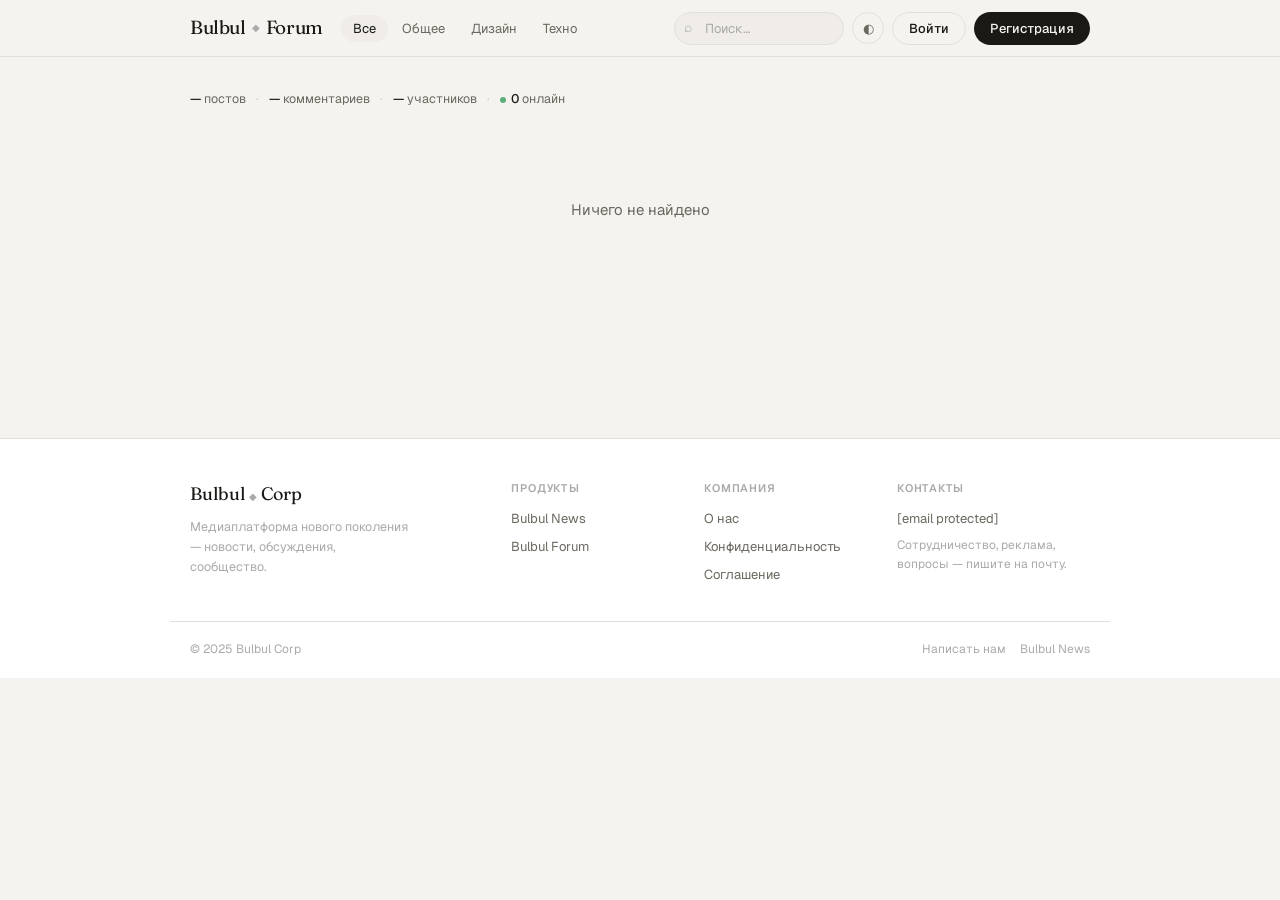
==== frontend/index.html @ b7ffbaa1 "Add files via upload" ====
<!DOCTYPE html>
<html lang="ru" data-theme="dark">
<head>
<meta charset="UTF-8"/>
<meta name="viewport" content="width=device-width, initial-scale=1.0, viewport-fit=cover"/>
<meta name="theme-color" content="#0c0c0c" media="(prefers-color-scheme: dark)"/>
<meta name="theme-color" content="#f8f7f4" media="(prefers-color-scheme: light)"/>
<meta name="apple-mobile-web-app-capable" content="yes"/>
<meta name="apple-mobile-web-app-status-bar-style" content="black-translucent"/>
<meta name="mobile-web-app-capable" content="yes"/>
<title>Bulbul Forum</title>
<link rel="preconnect" href="https://fonts.googleapis.com"/>
<link rel="preconnect" href="https://fonts.gstatic.com" crossorigin/>
<link href="https://fonts.googleapis.com/css2?family=Fraunces:ital,opsz,wght@0,9..144,300;0,9..144,400;0,9..144,500;1,9..144,400&family=Geist:wght@300;400;500;600&display=swap" rel="stylesheet"/>
<link rel="stylesheet" href="style.css"/>
<meta name="description" content="Bulbul Forum"/>
<link rel="manifest" href="manifest.json"/>
</head>
<body>

<header class="header">
  <div class="header-inner">
    <a class="logo" href="#" onclick="showList()">
      <span class="logo-text">Bulbul</span>
      <span class="logo-mark">◆</span>
      <span class="logo-text">Forum</span>
    </a>
    <nav class="nav">
      <button class="nav-btn active" onclick="filterCat(this,'all')">Все</button>
      <button class="nav-btn" id="tagFeedBtn" onclick="showTagFeed()" style="display:none">Моя лента</button>
      <button class="nav-btn" onclick="filterCat(this,'general')">Общее</button>
      <button class="nav-btn" onclick="filterCat(this,'design')">Дизайн</button>
      <button class="nav-btn" onclick="filterCat(this,'tech')">Техно</button>
    </nav>
    <div class="header-actions">
      <div class="search-wrap">
        <input class="search-input" id="searchInput" placeholder="Поиск…" oninput="debounceSearch(this.value)"/>
        <span class="search-icon">⌕</span>
      </div>
      <button class="theme-btn" onclick="toggleTheme()" title="Тема">◐</button>
      <button id="installBtn" class="theme-btn" onclick="installPWA()" title="Установить">⊕</button>
      <div id="authArea"></div>
    </div>
  </div>
</header>

<main class="main" id="mainContent">
  <div class="stats-bar" id="statsBar">
    <span><span class="stat-num" id="statPosts">—</span> постов</span>
    <span class="stat-dot">·</span>
    <span><span class="stat-num" id="statComments">—</span> комментариев</span>
    <span class="stat-dot">·</span>
    <span><span class="stat-num" id="statMembers">—</span> участников</span>
    <span class="stat-dot">·</span>
    <span><span class="online-dot"></span><span class="stat-num" id="statOnline">0</span> онлайн</span>
  </div>

  <!-- LIST VIEW -->
  <div id="listView">
    <div id="tagsCloud"></div>
    <div class="posts-list" id="postsList"></div>
    <div class="empty-state" id="emptyState" style="display:none"><p>Ничего не найдено</p></div>
    <div id="pagination"></div>
  </div>

  <!-- POST VIEW -->
  <div id="postView" style="display:none">
    <button class="back-btn" onclick="showList()">← Назад</button>
    <article class="post-full" id="postFull"></article>
    <section class="comments-section">
      <h3 class="comments-title" id="commentsTitle">Комментарии</h3>
      <div class="comments-list" id="commentsList"></div>
      <div id="commentFormWrap"></div>
    </section>
  </div>

  <!-- PROFILE VIEW -->
  <div id="profileView" style="display:none">
    <button class="back-btn" onclick="showList()">← Назад</button>
    <div id="profileContent"></div>
  </div>

  <!-- USERS VIEW -->
  <div id="usersView" style="display:none">
    <button class="back-btn" onclick="showList()">← Назад</button>
    <h2 class="section-title">Поиск пользователей</h2>
    <div class="search-wrap" style="margin-bottom:24px;max-width:400px">
      <input class="search-input" style="width:100%;padding-left:32px" id="userSearchInput" placeholder="Введите имя…" oninput="debounceUserSearch(this.value)"/>
      <span class="search-icon">⌕</span>
    </div>
    <div id="usersList"></div>
  </div>

  <!-- NOTIF VIEW -->
  <div id="notifView" style="display:none">
    <button class="back-btn" onclick="showList()">← Назад</button>
    <h2 class="section-title">Уведомления</h2>
    <div id="notifList"></div>
  </div>

  <!-- FEED VIEW -->
  <div id="feedView" style="display:none">
    <button class="back-btn" onclick="showList()">← Назад</button>
    <h2 class="section-title">Лента подписок</h2>
    <div class="posts-list" id="feedList"></div>
  </div>

  <!-- BOOKMARKS VIEW -->
  <div id="bookmarksView" style="display:none">
    <button class="back-btn" onclick="showList()">← Назад</button>
    <h2 class="section-title">Закладки</h2>
    <div class="posts-list" id="bookmarksList"></div>
  </div>

  <!-- HISTORY VIEW -->
  <div id="historyView" style="display:none">
    <button class="back-btn" onclick="showList()">← Назад</button>
    <h2 class="section-title">История</h2>
    <div class="posts-list" id="historyList"></div>
  </div>

  <!-- TRENDING VIEW -->
  <div id="trendingView" style="display:none">
    <button class="back-btn" onclick="showList()">← Назад</button>
    <h2 class="section-title">Trending</h2>
    <p style="font-size:13px;color:var(--muted);margin-bottom:20px">Популярные посты за неделю</p>
    <div class="posts-list" id="trendingList"></div>
  </div>

  <!-- SEARCH VIEW -->
  <div id="searchView" style="display:none">
    <button class="back-btn" onclick="showList()">← Назад</button>
    <h2 class="section-title">Поиск</h2>
    <div class="search-wrap" style="margin-bottom:24px;max-width:500px">
      <input class="search-input" style="width:100%;padding-left:32px" id="globalSearchInput" placeholder="Посты, пользователи, теги…" oninput="debounceGlobalSearch(this.value)"/>
      <span class="search-icon">⌕</span>
    </div>
    <div id="globalSearchResults"></div>
  </div>

  <!-- MESSAGES VIEW -->
  <div id="messagesView" style="display:none">
    <button class="back-btn" onclick="showList()">← Назад</button>
    <h2 class="section-title">Сообщения</h2>
    <div style="display:flex;gap:8px;margin-bottom:16px">
      <button class="new-chat-btn" style="flex:1" onclick="showUsersView()">Написать</button>
      <button class="new-chat-btn" style="flex:1" onclick="openCreateGroupModal()">Группа</button>
    </div>
    <div id="conversationsList"></div>
  </div>

  <!-- CHAT VIEW -->
  <div id="chatView" style="display:none">
    <div class="chat-header">
      <button class="back-btn" style="margin:0;padding:0" onclick="showMessagesView();clearInterval(chatPollInterval);chatPollInterval=null;">← Назад</button>
      <div class="chat-header-avatar" id="chatHeaderAvatar">?</div>
      <div style="flex:1">
        <div class="chat-header-name" id="chatTitle"></div>
        <div class="chat-header-status">
          <div id="chatHeaderStatus" style="font-size:11px;color:var(--cat-general);margin-bottom:2px"></div>
          <div class="typing-indicator" id="typingIndicator">
            <div class="typing-dots"><span></span><span></span><span></span></div>
            <span>печатает…</span>
          </div>
        </div>
      </div>
      <button class="action-btn" style="padding:5px 10px;font-size:12px" onclick="document.getElementById('chatSearchWrap').classList.toggle('visible')">🔍</button>
    </div>
    <div class="chat-search-wrap" id="chatSearchWrap">
      <input class="input" id="chatSearchInput" placeholder="Поиск в переписке…"/>
    </div>
    <div class="pinned-msg-block" id="pinnedMsgBlock" style="display:none">
      <span style="font-size:11px;color:var(--cat-general);font-weight:600;letter-spacing:.04em;text-transform:uppercase;flex-shrink:0">PIN</span>
      <div class="pinned-msg-content" id="pinnedMsgContent"></div>
    </div>
    <input type="hidden" id="chatWith"/>
    <input type="hidden" id="chatGroupId"/>
    <div class="chat-window">
      <div class="chat-messages" id="chatMessages"></div>
      <div class="chat-input-wrap" style="position:relative">
        <div class="emoji-picker-panel" id="emojiPickerPanel" style="display:none">
          <div class="emoji-picker-header">
            <input class="emoji-search" placeholder="Поиск смайлика…" oninput="renderEmojiPicker(this.value)" onclick="event.stopPropagation()">
          </div>
          <div class="emoji-picker-grid" id="emojiPickerGrid"></div>
        </div>
        <form class="chat-input-row" onsubmit="sendMessage(event)">
          <button type="button" class="emoji-trigger-btn" onclick="toggleEmojiPicker()">😊</button>
          <input class="input" id="chatInput" placeholder="Напишите сообщение…" autocomplete="off"/>
          <button class="chat-send-btn" type="submit">
            <svg width="16" height="16" viewBox="0 0 24 24" fill="currentColor"><path d="M2 21l21-9L2 3v7l15 2-15 2v7z"/></svg>
          </button>
        </form>
      </div>
    </div>
  </div>
</main>

<!-- MODAL: AUTH -->
<div class="modal-overlay" id="authModal" onclick="hideModalClick(event,'authModal')">
  <div class="modal">
    <div class="modal-header">
      <h2 class="modal-title" id="authTitle">Вход</h2>
      <button class="modal-close" onclick="closeModal('authModal')">✕</button>
    </div>
    <div class="auth-tabs">
      <button class="auth-tab active" id="tabLogin" onclick="switchTab('login')">Вход</button>
      <button class="auth-tab" id="tabRegister" onclick="switchTab('register')">Регистрация</button>
    </div>
    <form onsubmit="submitAuth(event)">
      <div class="form-group">
        <label class="label">Имя пользователя</label>
        <input class="input" id="authUsername" placeholder="nickname" required/>
      </div>
      <div class="form-group">
        <label class="label">Пароль</label>
        <input class="input" type="password" id="authPassword" placeholder="••••••" required/>
      </div>
      <p class="auth-error" id="authError"></p>
      <button class="btn-submit" type="submit" id="authSubmit">Войти</button>
    </form>
  </div>
</div>

<!-- MODAL: NEW POST -->
<div class="modal-overlay" id="postModal" onclick="hideModalClick(event,'postModal')">
  <div class="modal">
    <div class="modal-header">
      <h2 class="modal-title">Новый пост</h2>
      <button class="modal-close" onclick="closeModal('postModal')">✕</button>
    </div>
    <form onsubmit="submitPost(event)">
      <div class="form-group">
        <label class="label">Заголовок</label>
        <input class="input" id="newTitle" placeholder="О чём будет пост?" required/>
      </div>
      <div class="form-group">
        <label class="label">Категория</label>
        <select class="input" id="newCategory">
          <option value="general">Общее</option>
          <option value="design">Дизайн</option>
          <option value="tech">Технологии</option>
        </select>
      </div>
      <div class="form-group">
        <label class="label">Теги (через запятую)</label>
        <input class="input" id="newTags" placeholder="python, дизайн, вопрос"/>
      </div>
      <div class="form-group">
        <label class="label">Изображение</label>
        <div class="image-tabs">
          <button type="button" class="image-tab active" data-prefix="post" onclick="switchImgTab('post','url',this)">По ссылке</button>
          <button type="button" class="image-tab" data-prefix="post" onclick="switchImgTab('post','file',this)">Загрузить</button>
        </div>
        <div id="imgtab-url-post">
          <input type="url" class="input" id="imgurl-post" placeholder="https://…" style="font-size:13px;padding:8px 12px"/>
        </div>
        <div id="imgtab-file-post" style="display:none">
          <div class="image-upload-area" onclick="document.getElementById('imgfile-post').click()">
            <input type="file" id="imgfile-post" accept="image/*" style="display:none" onchange="previewFile('post',this)"/>
            <div class="image-upload-label">Нажмите чтобы выбрать</div>
          </div>
          <div id="imgpreview-post" class="image-preview" style="display:none">
            <img id="imgpreviewimg-post" src="" alt=""/>
            <button type="button" class="image-preview-remove" onclick="removePreview('post')">✕</button>
          </div>
        </div>
        <input type="hidden" id="imgDataPost"/>
      </div>
      <div class="form-group">
        <label class="label">Текст <span style="font-size:11px;color:var(--muted);text-transform:none;font-weight:400">**жирный** *курсив* `код`</span></label>
        <textarea class="textarea" id="newBody" rows="5" placeholder="Расскажите подробнее…" required></textarea>
      </div>
      <div class="form-group">
        <label class="label">Опрос (необязательно)</label>
        <input class="input" id="pollQuestion" placeholder="Вопрос…" style="margin-bottom:8px"/>
        <input class="input" id="pollOpt1" placeholder="Вариант 1" style="margin-bottom:6px"/>
        <input class="input" id="pollOpt2" placeholder="Вариант 2" style="margin-bottom:6px"/>
        <input class="input" id="pollOpt3" placeholder="Вариант 3 (необяз.)"/>
      </div>
      <button class="btn-submit" type="submit">Опубликовать</button>
    </form>
  </div>
</div>

<!-- MODAL: EDIT POST -->
<div class="modal-overlay" id="editModal" onclick="hideModalClick(event,'editModal')">
  <div class="modal">
    <div class="modal-header">
      <h2 class="modal-title">Редактировать пост</h2>
      <button class="modal-close" onclick="closeModal('editModal')">✕</button>
    </div>
    <form onsubmit="submitEdit(event)">
      <div class="form-group"><label class="label">Заголовок</label><input class="input" id="editTitle" required/></div>
      <div class="form-group">
        <label class="label">Категория</label>
        <select class="input" id="editCategory">
          <option value="general">Общее</option>
          <option value="design">Дизайн</option>
          <option value="tech">Технологии</option>
        </select>
      </div>
      <div class="form-group"><label class="label">Теги</label><input class="input" id="editTags"/></div>
      <div class="form-group">
        <label class="label">Изображение</label>
        <div class="image-tabs">
          <button type="button" class="image-tab active" data-prefix="editpost" onclick="switchImgTab('editpost','url',this)">По ссылке</button>
          <button type="button" class="image-tab" data-prefix="editpost" onclick="switchImgTab('editpost','file',this)">Загрузить</button>
        </div>
        <div id="imgtab-url-editpost"><input type="url" class="input" id="imgurl-editpost" placeholder="https://…" style="font-size:13px;padding:8px 12px"/></div>
        <div id="imgtab-file-editpost" style="display:none">
          <div class="image-upload-area" onclick="document.getElementById('imgfile-editpost').click()">
            <input type="file" id="imgfile-editpost" accept="image/*" style="display:none" onchange="previewFile('editpost',this)"/>
            <div class="image-upload-label">Нажмите чтобы выбрать</div>
          </div>
          <div id="imgpreview-editpost" class="image-preview" style="display:none">
            <img id="imgpreviewimg-editpost" src="" alt=""/>
            <button type="button" class="image-preview-remove" onclick="removePreview('editpost')">✕</button>
          </div>
        </div>
        <input type="hidden" id="imgDataEditpost"/>
      </div>
      <div class="form-group"><label class="label">Текст</label><textarea class="textarea" id="editBody" rows="5" required></textarea></div>
      <button class="btn-submit" type="submit">Сохранить</button>
    </form>
  </div>
</div>

<!-- MODAL: PROFILE -->
<div class="modal-overlay" id="profileModal" onclick="hideModalClick(event,'profileModal')">
  <div class="modal">
    <div class="modal-header">
      <h2 class="modal-title">Редактировать профиль</h2>
      <button class="modal-close" onclick="closeModal('profileModal')">✕</button>
    </div>
    <form onsubmit="submitProfile(event)">
      <div class="form-group">
        <label class="label">Фото</label>
        <div class="image-upload-area" onclick="document.getElementById('avatarFile').click()" style="padding:14px">
          <input type="file" id="avatarFile" accept="image/*" style="display:none" onchange="previewAvatarFile(this)"/>
          <div class="image-upload-label">Нажмите чтобы выбрать фото</div>
        </div>
        <div id="avatarFilePreview" style="display:none;margin-top:8px;display:flex;align-items:center;gap:10px">
          <img id="avatarFilePreviewImg" src="" style="width:64px;height:64px;border-radius:50%;object-fit:cover;border:1px solid var(--border)"/>
          <button type="button" style="background:none;border:none;color:var(--muted);cursor:pointer;font-size:12px" onclick="removeAvatarPreview()">Удалить</button>
        </div>
        <input type="hidden" id="avatarData"/>
      </div>
      <div class="form-group">
        <label class="label">Или эмодзи</label>
        <input class="input" id="profileAvatarEmoji" placeholder="🦊" maxlength="4"/>
      </div>
      <div class="form-group">
        <label class="label">О себе</label>
        <textarea class="textarea" id="profileBio" rows="3" placeholder="Расскажите о себе…"></textarea>
      </div>
      <button class="btn-submit" type="submit">Сохранить</button>
    </form>
  </div>
</div>

<!-- MODAL: CREATE GROUP -->
<div class="modal-overlay" id="createGroupModal" onclick="hideModalClick(event,'createGroupModal')">
  <div class="modal">
    <div class="modal-header">
      <h2 class="modal-title">Создать группу</h2>
      <button class="modal-close" onclick="closeModal('createGroupModal')">✕</button>
    </div>
    <form onsubmit="submitCreateGroup(event)">
      <div class="form-group"><label class="label">Название</label><input class="input" id="groupName" placeholder="Название группы…" required/></div>
      <div class="form-group"><label class="label">Участники (через запятую)</label><input class="input" id="groupMembers" placeholder="username1, username2…"/></div>
      <button class="btn-submit" type="submit">Создать</button>
    </form>
  </div>
</div>

<!-- MOBILE NAV -->
<nav class="mobile-nav" id="mobileNav">
  <button class="mobile-nav-btn active" id="mbn-home" onclick="showList();setMobileNav('home')">
    <svg width="22" height="22" viewBox="0 0 24 24" fill="none" stroke="currentColor" stroke-width="1.8" stroke-linecap="round" stroke-linejoin="round"><path d="M3 9l9-7 9 7v11a2 2 0 0 1-2 2H5a2 2 0 0 1-2-2z"/><polyline points="9 22 9 12 15 12 15 22"/></svg>
    <span>Главная</span>
  </button>
  <button class="mobile-nav-btn" id="mbn-search" onclick="showGlobalSearch();setMobileNav('search')">
    <svg width="22" height="22" viewBox="0 0 24 24" fill="none" stroke="currentColor" stroke-width="1.8" stroke-linecap="round" stroke-linejoin="round"><circle cx="11" cy="11" r="8"/><line x1="21" y1="21" x2="16.65" y2="16.65"/></svg>
    <span>Поиск</span>
  </button>
  <button class="mobile-nav-btn" id="mbn-post" onclick="getUser()&&openModal('postModal')">
    <svg width="22" height="22" viewBox="0 0 24 24" fill="none" stroke="currentColor" stroke-width="1.8" stroke-linecap="round" stroke-linejoin="round"><circle cx="12" cy="12" r="10"/><line x1="12" y1="8" x2="12" y2="16"/><line x1="8" y1="12" x2="16" y2="12"/></svg>
    <span>Пост</span>
  </button>
  <button class="mobile-nav-btn" id="mbn-msgs" onclick="getUser()&&(showMessagesView(),setMobileNav('msgs'))">
    <svg width="22" height="22" viewBox="0 0 24 24" fill="none" stroke="currentColor" stroke-width="1.8" stroke-linecap="round" stroke-linejoin="round"><path d="M21 15a2 2 0 0 1-2 2H7l-4 4V5a2 2 0 0 1 2-2h14a2 2 0 0 1 2 2z"/></svg>
    <span>Чат</span>
  </button>
  <button class="mobile-nav-btn" id="mbn-profile" onclick="getUser()&&(openMyProfile(),setMobileNav('profile'))">
    <svg width="22" height="22" viewBox="0 0 24 24" fill="none" stroke="currentColor" stroke-width="1.8" stroke-linecap="round" stroke-linejoin="round"><path d="M20 21v-2a4 4 0 0 0-4-4H8a4 4 0 0 0-4 4v2"/><circle cx="12" cy="7" r="4"/></svg>
    <span>Профиль</span>
  </button>
</nav>

<script src="app.js"></script>

<footer class="site-footer-forum">
  <div class="footer-forum-inner">
    <div>
      <div style="font-family:var(--font-display);font-size:18px;font-weight:400;margin-bottom:8px">Bulbul <span style="font-size:10px;color:var(--muted)">◆</span> Corp</div>
      <p style="font-size:12.5px;color:var(--muted);line-height:1.6;max-width:220px">Медиаплатформа нового поколения — новости, обсуждения, сообщество.</p>
    </div>
    <div class="footer-forum-links">
      <div style="font-size:11px;font-weight:600;letter-spacing:.07em;text-transform:uppercase;color:var(--muted);margin-bottom:10px">Продукты</div>
      <a href="http://127.0.0.1:5501/frontend/news.html" style="display:block;font-size:13px;color:var(--text2);text-decoration:none;margin-bottom:7px;transition:color .15s" onmouseover="this.style.color='var(--text)'" onmouseout="this.style.color='var(--text2)'">Bulbul News</a>
      <a onclick="showList()" style="display:block;font-size:13px;color:var(--text2);text-decoration:none;margin-bottom:7px;cursor:pointer">Bulbul Forum</a>
    </div>
    <div class="footer-forum-links">
      <div style="font-size:11px;font-weight:600;letter-spacing:.07em;text-transform:uppercase;color:var(--muted);margin-bottom:10px">Компания</div>
      <a href="#" onclick="document.getElementById('footer-modal-forum').style.display='flex';return false" style="display:block;font-size:13px;color:var(--text2);text-decoration:none;margin-bottom:7px">О нас</a>
      <a href="#" onclick="document.getElementById('footer-modal-priv').style.display='flex';return false" style="display:block;font-size:13px;color:var(--text2);text-decoration:none;margin-bottom:7px">Конфиденциальность</a>
      <a href="#" onclick="document.getElementById('footer-modal-terms').style.display='flex';return false" style="display:block;font-size:13px;color:var(--text2);text-decoration:none;margin-bottom:7px">Соглашение</a>
    </div>
    <div class="footer-forum-links">
      <div style="font-size:11px;font-weight:600;letter-spacing:.07em;text-transform:uppercase;color:var(--muted);margin-bottom:10px">Контакты</div>
      <a href="/cdn-cgi/l/email-protection#97fdf6f9fef5f2fcfcf6eda4d7f0faf6fefbb9f4f8fa" style="display:block;font-size:13px;color:var(--text2);text-decoration:none;margin-bottom:7px"><span class="__cf_email__" data-cfemail="81ebe0efe8e3e4eaeae0fbb2c1e6ece0e8edafe2eeec">[email&#160;protected]</span></a>
      <p style="font-size:12px;color:var(--muted);line-height:1.55">Сотрудничество, реклама, вопросы — пишите на почту.</p>
    </div>
  </div>
  <div class="footer-forum-bottom">
    <span>© 2025 Bulbul Corp</span>
    <div style="display:flex;gap:14px">
      <a href="/cdn-cgi/l/email-protection#79131817101b1c121218034a391e14181015571a1614" style="color:var(--muted);text-decoration:none;font-size:12px">Написать нам</a>
      <a href="http://127.0.0.1:5501/frontend/news.html" style="color:var(--muted);text-decoration:none;font-size:12px">Bulbul News</a>
    </div>
  </div>
</footer>

<!-- Forum footer modals -->
<div id="footer-modal-forum" style="display:none;position:fixed;inset:0;background:rgba(0,0,0,.7);backdrop-filter:blur(10px);z-index:500;align-items:center;justify-content:center;padding:24px" onclick="if(event.target===this)this.style.display='none'">
  <div style="background:var(--surface);border:1px solid var(--border);border-radius:14px;padding:32px;max-width:520px;width:100%;position:relative;animation:fadeUp .2s ease">
    <button onclick="this.parentElement.parentElement.style.display='none'" style="position:absolute;top:14px;right:14px;background:none;border:none;color:var(--muted);font-size:16px;cursor:pointer">✕</button>
    <h2 style="font-family:var(--font-display);font-size:24px;font-weight:400;margin-bottom:18px">О Bulbul Corp</h2>
    <p style="font-size:14px;color:var(--text2);line-height:1.7;margin-bottom:12px">Bulbul Corp — независимая медиакомпания, созданная чтобы сделать качественную журналистику доступной и обсуждаемой.</p>
    <p style="font-size:14px;color:var(--text2);line-height:1.7;margin-bottom:12px">Наши продукты: <strong style="color:var(--text)">Bulbul News</strong> — агрегатор новостей из ведущих казахстанских и международных источников, и <strong style="color:var(--text)">Bulbul Forum</strong> — площадка для обсуждений и дискуссий.</p>
    <p style="font-size:14px;color:var(--text2);line-height:1.7"><strong style="color:var(--text)">Миссия:</strong> информировать, объединять и давать голос каждому. По вопросам: <a href="/cdn-cgi/l/email-protection#f79d96999e95929c9c968dc4b7909a969e9bd994989a" style="color:var(--cat-general)"><span class="__cf_email__" data-cfemail="4228232c2b2027292923387102252f232b2e6c212d2f">[email&#160;protected]</span></a></p>
  </div>
</div>
<div id="footer-modal-priv" style="display:none;position:fixed;inset:0;background:rgba(0,0,0,.7);backdrop-filter:blur(10px);z-index:500;align-items:center;justify-content:center;padding:24px" onclick="if(event.target===this)this.style.display='none'">
  <div style="background:var(--surface);border:1px solid var(--border);border-radius:14px;padding:32px;max-width:520px;width:100%;max-height:85vh;overflow-y:auto;position:relative">
    <button onclick="this.parentElement.parentElement.style.display='none'" style="position:absolute;top:14px;right:14px;background:none;border:none;color:var(--muted);font-size:16px;cursor:pointer">✕</button>
    <h2 style="font-family:var(--font-display);font-size:24px;font-weight:400;margin-bottom:18px">Конфиденциальность</h2>
    <p style="font-size:14px;color:var(--text2);line-height:1.7;margin-bottom:12px"><strong style="color:var(--text)">Данные аккаунта.</strong> Хранятся имя пользователя, хэш пароля (bcrypt) и контент который вы публикуете. Пароли не хранятся в открытом виде.</p>
    <p style="font-size:14px;color:var(--text2);line-height:1.7;margin-bottom:12px"><strong style="color:var(--text)">Локальные данные.</strong> Настройки темы и токен авторизации хранятся в localStorage вашего браузера на вашем устройстве.</p>
    <p style="font-size:14px;color:var(--text2);line-height:1.7;margin-bottom:12px"><strong style="color:var(--text)">Третьи стороны.</strong> Мы не передаём ваши данные третьим сторонам и не используем рекламные трекеры.</p>
    <p style="font-size:14px;color:var(--text2);line-height:1.7">Вопросы: <a href="/cdn-cgi/l/email-protection#5c363d32353e3937373d266f1c3b313d3530723f3331" style="color:var(--cat-general)"><span class="__cf_email__" data-cfemail="e288838c8b808789898398d1a2858f838b8ecc818d8f">[email&#160;protected]</span></a></p>
  </div>
</div>
<div id="footer-modal-terms" style="display:none;position:fixed;inset:0;background:rgba(0,0,0,.7);backdrop-filter:blur(10px);z-index:500;align-items:center;justify-content:center;padding:24px" onclick="if(event.target===this)this.style.display='none'">
  <div style="background:var(--surface);border:1px solid var(--border);border-radius:14px;padding:32px;max-width:520px;width:100%;max-height:85vh;overflow-y:auto;position:relative">
    <button onclick="this.parentElement.parentElement.style.display='none'" style="position:absolute;top:14px;right:14px;background:none;border:none;color:var(--muted);font-size:16px;cursor:pointer">✕</button>
    <h2 style="font-family:var(--font-display);font-size:24px;font-weight:400;margin-bottom:18px">Пользовательское соглашение</h2>
    <p style="font-size:14px;color:var(--text2);line-height:1.7;margin-bottom:12px"><strong style="color:var(--text)">Правила поведения.</strong> Запрещается оскорблять других пользователей, распространять дезинформацию, спам и контент нарушающий законодательство.</p>
    <p style="font-size:14px;color:var(--text2);line-height:1.7;margin-bottom:12px"><strong style="color:var(--text)">Контент.</strong> Публикуя материалы, вы подтверждаете что имеете право на их размещение. Администрация вправе удалять нарушающий правила контент.</p>
    <p style="font-size:14px;color:var(--text2);line-height:1.7;margin-bottom:12px"><strong style="color:var(--text)"
---- frontend/style.css ----
/* ─── RESET ─────────────────────────────────────────────────── */
*,*::before,*::after{box-sizing:border-box;margin:0;padding:0}

/* ─── THEMES ─────────────────────────────────────────────────── */
:root,[data-theme="dark"]{
  --bg:#0a0a0b;--bg2:#0f0f11;--surface:#151517;--surface2:#1c1c1f;
  --border:#222226;--border-hi:#2e2e33;
  --text:#f0ede8;--text2:#a8a5a0;--muted:#555;
  --accent:#c8bfa8;--accent-glow:rgba(200,191,168,.07);
  --cat-general:#9bb5c8;--cat-design:#c89bb5;--cat-tech:#9bc8ab;
  --font-display:'Fraunces',Georgia,serif;
  --font-body:'Geist','DM Sans',sans-serif;
  --r:8px;--r2:14px;
  --shadow:0 4px 24px rgba(0,0,0,.5);
  --shadow-sm:0 1px 8px rgba(0,0,0,.3);
  --indent-color-1:#9bb5c8;--indent-color-2:#c89bb5;
  --indent-color-3:#9bc8ab;--indent-color-4:#c8c89b;--indent-color-5:#b5a8c8;
}
[data-theme="light"]{
  --bg:#f5f3ef;--bg2:#eeece8;--surface:#fff;--surface2:#f0ede9;
  --border:#e2dfd9;--border-hi:#ccc9c3;
  --text:#1a1916;--text2:#6b6860;--muted:#aaa;
  --accent:#8a8070;--accent-glow:rgba(0,0,0,.03);
  --shadow:0 4px 24px rgba(0,0,0,.08);--shadow-sm:0 1px 8px rgba(0,0,0,.06);
}

html{scroll-behavior:smooth;height:-webkit-fill-available}
body{background:var(--bg);color:var(--text);font-family:var(--font-body);font-size:15px;line-height:1.65;min-height:100vh;min-height:-webkit-fill-available;-webkit-font-smoothing:antialiased;transition:background .25s,color .25s}

/* ─── HEADER ─────────────────────────────────────────────────── */
.header{position:sticky;top:0;z-index:100;background:rgba(10,10,11,.85);backdrop-filter:blur(24px);-webkit-backdrop-filter:blur(24px);border-bottom:1px solid var(--border)}
[data-theme="light"] .header{background:rgba(245,243,239,.9)}
.header-inner{max-width:940px;margin:0 auto;padding:0 20px;height:56px;display:flex;align-items:center;gap:18px}
.logo{display:flex;align-items:center;gap:6px;text-decoration:none;flex-shrink:0}
.logo-text{font-family:var(--font-display);font-size:19px;font-weight:400;color:var(--text);letter-spacing:-.02em}
.logo-mark{font-size:10px;color:var(--muted)}
.nav{display:flex;gap:2px;flex-shrink:0}
.nav-btn{background:none;border:none;color:var(--text2);font-family:var(--font-body);font-size:13px;padding:5px 12px;border-radius:20px;cursor:pointer;transition:color .15s,background .15s}
.nav-btn:hover{color:var(--text);background:var(--accent-glow)}
.nav-btn.active{color:var(--text);background:var(--surface2)}
.header-actions{margin-left:auto;display:flex;align-items:center;gap:8px}
.search-wrap{position:relative}
.search-icon{position:absolute;left:10px;top:50%;transform:translateY(-50%);color:var(--muted);font-size:14px;pointer-events:none}
.search-input{background:var(--surface2);border:1px solid var(--border);color:var(--text);font-family:var(--font-body);font-size:13px;padding:7px 12px 7px 30px;border-radius:20px;width:170px;transition:border-color .2s,width .3s;outline:none}
.search-input::placeholder{color:var(--muted)}
.search-input:focus{border-color:var(--border-hi);width:210px}
.theme-btn{background:none;border:1px solid var(--border);color:var(--text2);width:32px;height:32px;border-radius:50%;cursor:pointer;font-size:13px;display:flex;align-items:center;justify-content:center;transition:all .15s;flex-shrink:0}
.theme-btn:hover{color:var(--text);border-color:var(--border-hi)}
.btn-new{background:var(--text);color:var(--bg);border:none;font-family:var(--font-body);font-size:13px;font-weight:500;padding:7px 16px;border-radius:20px;cursor:pointer;transition:opacity .15s,transform .1s;white-space:nowrap;flex-shrink:0}
.btn-new:hover{opacity:.85}
.btn-new:active{transform:scale(.97)}

/* ─── MAIN ───────────────────────────────────────────────────── */
.main{max-width:940px;margin:0 auto;padding:32px 20px 96px}
.stats-bar{display:flex;align-items:center;gap:10px;margin-bottom:28px;font-size:12.5px;color:var(--text2);flex-wrap:wrap}
.stat-num{color:var(--text);font-weight:500}
.stat-dot{color:var(--border-hi)}
.section-title{font-family:var(--font-display);font-size:26px;font-weight:400;letter-spacing:-.02em;margin-bottom:22px}

/* ─── TAGS CLOUD ─────────────────────────────────────────────── */
.tags-cloud{display:flex;gap:8px;flex-wrap:wrap;padding:4px 0 2px;margin-bottom:20px}
.tag-cloud-item{cursor:pointer;color:var(--text2);padding:5px 12px;background:var(--surface2);border:1px solid var(--border);border-radius:20px;transition:all .15s;white-space:nowrap;font-family:var(--font-body);font-size:13px}
.tag-cloud-item:hover{color:var(--text);border-color:var(--border-hi);transform:translateY(-1px)}

/* ─── POSTS LIST ─────────────────────────────────────────────── */
.posts-list{display:flex;flex-direction:column;gap:0}
.post-card{display:grid;grid-template-columns:1fr auto;gap:8px 20px;align-items:start;padding:20px;border-radius:var(--r2);cursor:pointer;animation:fadeUp .3s ease both;transition:background .15s,box-shadow .15s;position:relative;border:1px solid var(--border);margin-bottom:10px;background:var(--surface)}

.post-card:hover{background:var(--surface2);box-shadow:var(--shadow-sm)}
.post-card:hover .post-title{color:var(--accent)}
.post-card:hover .post-arrow{opacity:1;transform:translateX(4px)}
.post-pinned{border-top:2px solid var(--cat-general)}
.pinned-badge{font-size:10.5px;font-weight:600;color:var(--cat-general);display:inline-flex;align-items:center;gap:4px;margin-bottom:6px;letter-spacing:.04em;text-transform:uppercase}
.post-meta-top{display:flex;align-items:center;gap:8px;margin-bottom:7px;flex-wrap:wrap}
.cat-tag{font-size:10.5px;font-weight:500;letter-spacing:.07em;text-transform:uppercase;padding:2px 9px;border-radius:4px;border:1px solid}
.cat-general{color:var(--cat-general);border-color:rgba(155,181,200,.2);background:rgba(155,181,200,.06)}
.cat-design{color:var(--cat-design);border-color:rgba(200,155,181,.2);background:rgba(200,155,181,.06)}
.cat-tech{color:var(--cat-tech);border-color:rgba(155,200,171,.2);background:rgba(155,200,171,.06)}
.post-date{font-size:12px;color:var(--muted)}
.post-title{font-family:var(--font-display);font-size:21px;line-height:1.22;letter-spacing:-.025em;margin-bottom:8px;transition:color .15s;font-weight:400}
.post-excerpt{font-size:13.5px;color:var(--text2);line-height:1.6;display:-webkit-box;-webkit-line-clamp:3;-webkit-box-orient:vertical;overflow:hidden}
.post-footer{display:flex;align-items:center;gap:12px;margin-top:10px;flex-wrap:wrap}
.post-stat{font-size:12px;color:var(--muted)}
.post-author-tag{font-size:12px;color:var(--text2)}
.post-author-tag strong{color:var(--text);font-weight:500;cursor:pointer}
.post-author-tag strong:hover{text-decoration:underline}
.post-arrow{color:var(--muted);font-size:16px;opacity:0;transition:opacity .2s,transform .2s}
.tags-wrap{display:flex;gap:5px;flex-wrap:wrap;margin-top:8px}
.tag{font-size:11.5px;color:var(--text2);background:var(--surface2);border:1px solid var(--border);border-radius:4px;padding:2px 8px;cursor:pointer;transition:all .15s}
.tag:hover{color:var(--text);border-color:var(--border-hi)}
.tag::before{content:'#'}

/* ─── POST FULL ──────────────────────────────────────────────── */
.post-view{animation:fadeUp .3s ease both}
.back-btn{background:none;border:none;color:var(--text2);font-family:var(--font-body);font-size:13px;cursor:pointer;padding:0;margin-bottom:28px;display:flex;align-items:center;gap:6px;transition:color .15s}
.back-btn:hover{color:var(--text)}
.post-full-meta{margin-bottom:12px;display:flex;align-items:center;gap:8px;flex-wrap:wrap}
.post-full-title{font-family:var(--font-display);font-size:34px;line-height:1.15;letter-spacing:-.025em;margin-bottom:16px;font-weight:400}
.post-full-byline{display:flex;align-items:center;gap:10px;font-size:13px;color:var(--text2);margin-bottom:28px;flex-wrap:wrap}
.byline-author strong{color:var(--text);cursor:pointer}
.byline-author strong:hover{text-decoration:underline}
.post-full-body{font-size:16px;line-height:1.8;margin-bottom:24px}
.post-actions{display:flex;align-items:center;gap:8px;flex-wrap:wrap;margin-top:8px}
.action-btn{background:none;border:1px solid var(--border);color:var(--text2);font-family:var(--font-body);font-size:12.5px;padding:6px 14px;border-radius:20px;cursor:pointer;transition:all .15s;display:flex;align-items:center;gap:5px}
.action-btn:hover{border-color:var(--border-hi);color:var(--text);background:var(--accent-glow)}
.action-btn.liked{border-color:rgba(155,181,200,.4);color:var(--cat-general);background:rgba(155,181,200,.06)}
.action-btn.danger{color:#d05555;border-color:rgba(208,85,85,.2)}
.action-btn.danger:hover{border-color:rgba(208,85,85,.4)}
.post-image{max-width:100%;max-height:480px;object-fit:contain;border-radius:var(--r2);border:1px solid var(--border);margin:16px 0;display:block;cursor:pointer}
.post-image-thumb{max-width:100%;max-height:160px;object-fit:contain;border-radius:var(--r);border:1px solid var(--border);margin-top:10px;display:block}

/* ─── MARKDOWN ───────────────────────────────────────────────── */
.post-full-body strong,.comment-body strong{font-weight:600}
.post-full-body em,.comment-body em{font-style:italic;color:var(--text2)}
.md-code{font-family:'Fira Code',monospace;font-size:13px;background:var(--surface2);border:1px solid var(--border);border-radius:4px;padding:1px 5px;color:var(--cat-tech)}
.md-pre{background:var(--surface2);border:1px solid var(--border);border-radius:var(--r);padding:14px 16px;overflow-x:auto;margin:12px 0;font-family:'Fira Code',monospace;font-size:13px;line-height:1.6;color:var(--cat-tech)}
.md-h1{font-family:var(--font-display);font-size:26px;margin:16px 0 8px;font-weight:400}
.md-h2{font-family:var(--font-display);font-size:22px;margin:14px 0 6px;font-weight:400}
.md-link{color:var(--cat-general);text-decoration:underline}

/* ─── IMAGES ─────────────────────────────────────────────────── */
.comment-image{max-width:100%;max-height:180px;object-fit:contain;border-radius:var(--r);border:1px solid var(--border);margin-top:8px;display:block;cursor:pointer}
.image-upload-area{border:2px dashed var(--border);border-radius:var(--r);padding:20px;text-align:center;cursor:pointer;transition:all .2s}
.image-upload-area:hover{border-color:var(--border-hi);background:var(--accent-glow)}
.image-upload-label{font-size:13px;color:var(--muted);pointer-events:none}
.image-preview{margin-top:10px;position:relative;display:inline-block}
.image-preview img{max-width:100%;max-height:200px;border-radius:var(--r);border:1px solid var(--border);display:block}
.image-preview-remove{position:absolute;top:6px;right:6px;background:rgba(0,0,0,.7);color:#fff;border:none;border-radius:50%;width:22px;height:22px;font-size:12px;cursor:pointer;display:flex;align-items:center;justify-content:center}
.image-tabs{display:flex;gap:4px;margin-bottom:10px}
.image-tab{background:none;border:1px solid var(--border);color:var(--text2);font-family:var(--font-body);font-size:12px;padding:4px 12px;border-radius:20px;cursor:pointer;transition:all .15s}
.image-tab.active{background:var(--surface2);color:var(--text);border-color:var(--border-hi)}

/* ─── COMMENTS ───────────────────────────────────────────────── */
.comments-section{margin-top:52px;animation:fadeUp .4s .1s ease both}
.comments-title{font-family:var(--font-display);font-size:21px;font-weight:400;font-style:italic;margin-bottom:24px}
.comment-item{border-bottom:1px solid var(--border)}
.comment-item:first-child{border-top:1px solid var(--border)}
.comment-node{padding:14px 0 4px}
.comment-replies{margin-top:4px;margin-left:14px;border-left:2px solid var(--indent-color-1);padding-left:14px}
.comment-replies .comment-replies{border-left-color:var(--indent-color-2)}
.comment-replies .comment-replies .comment-replies{border-left-color:var(--indent-color-3)}
.comment-header{display:flex;align-items:center;gap:8px;margin-bottom:6px;flex-wrap:wrap}
.comment-avatar{width:26px;height:26px;border-radius:50%;background:var(--surface2);border:1px solid var(--border);display:flex;align-items:center;justify-content:center;font-size:11px;font-weight:500;flex-shrink:0}
.comment-author{font-size:13px;font-weight:500;cursor:pointer}
.comment-author:hover{text-decoration:underline}
.comment-time{font-size:11.5px;color:var(--muted)}
.comment-body{font-size:14px;line-height:1.65}
.comment-actions{display:flex;align-items:center;gap:10px;margin-top:8px;flex-wrap:wrap}
.comment-like-btn{background:none;border:none;color:var(--muted);font-size:12px;cursor:pointer;padding:0;transition:color .15s;display:flex;align-items:center;gap:4px}
.comment-like-btn:hover,.comment-like-btn.liked{color:var(--cat-general)}
.comment-reply-btn{background:none;border:none;color:var(--muted);font-size:12px;cursor:pointer;padding:0;font-family:var(--font-body);transition:color .15s}
.comment-reply-btn:hover{color:var(--text)}
.comment-del-btn{background:none;border:none;color:var(--muted);font-size:12px;cursor:pointer;padding:0;transition:color .15s}
.comment-del-btn:hover{color:#d05555}
.reply-form{display:flex;flex-direction:column;gap:8px;margin:10px 0}
.reply-form .textarea{min-height:60px;font-size:13px}
.reply-form-actions{display:flex;gap:8px}
.reply-cancel-btn{background:none;border:1px solid var(--border);color:var(--text2);font-family:var(--font-body);font-size:13px;padding:7px 14px;border-radius:var(--r);cursor:pointer;transition:all .15s}
.reply-cancel-btn:hover{color:var(--text);border-color:var(--border-hi)}
.comment-form{display:flex;flex-direction:column;gap:12px;margin-top:8px}
.pagination{display:flex;gap:6px;justify-content:center;margin-top:32px;flex-wrap:wrap}
.page-btn{background:none;border:1px solid var(--border);color:var(--text2);font-family:var(--font-body);font-size:13px;padding:6px 12px;border-radius:var(--r);cursor:pointer;transition:all .15s}
.page-btn:hover:not(:disabled){border-color:var(--border-hi);color:var(--text)}
.page-btn.active{background:var(--text);color:var(--bg);border-color:var(--text)}
.page-btn:disabled{opacity:.3;cursor:not-allowed}

/* ─── POLL ───────────────────────────────────────────────────── */
.poll-wrap{background:var(--surface2);border:1px solid var(--border);border-radius:var(--r2);padding:20px;margin:16px 0}
.poll-question{font-family:var(--font-display);font-size:18px;font-weight:400;margin-bottom:14px}
.poll-option{position:relative;padding:10px 14px;border:1px solid var(--border);border-radius:var(--r);margin-bottom:8px;cursor:pointer;overflow:hidden;transition:border-color .15s;display:flex;align-items:center;gap:8px}
.poll-option:not(.poll-voted):hover{border-color:var(--border-hi);background:var(--accent-glow)}
.poll-voted{cursor:default}
.poll-my-vote{border-color:var(--cat-general)}
.poll-bar{position:absolute;left:0;top:0;bottom:0;background:rgba(155,181,200,.12);transition:width .4s;z-index:0}
.poll-opt-text{position:relative;z-index:1;flex:1;font-size:14px}
.poll-pct{position:relative;z-index:1;font-size:13px;color:var(--text2)}
.poll-check{position:relative;z-index:1;color:var(--cat-general)}
.poll-total{font-size:12px;color:var(--muted);margin-top:8px}

/* ─── PROFILE ────────────────────────────────────────────────── */
.profile-banner{background:linear-gradient(135deg,var(--surface) 0%,var(--surface2) 100%);border-radius:var(--r2);padding:24px;margin-bottom:28px;border:1px solid var(--border)}
.profile-avatar-lg{width:72px;height:72px;border-radius:50%;background:var(--surface2);border:1px solid var(--border);display:flex;align-items:center;justify-content:center;font-size:28px;flex-shrink:0;overflow:hidden}
.profile-name{font-family:var(--font-display);font-size:26px;letter-spacing:-.025em;font-weight:400}
.profile-bio{font-size:14px;color:var(--text2);margin:6px 0 10px;line-height:1.6}
.profile-stats-row{display:flex;gap:20px;flex-wrap:wrap;margin-top:10px}
.profile-stat-item{display:flex;flex-direction:column;align-items:center;gap:2px;cursor:pointer;transition:opacity .15s}
.profile-stat-item:hover{opacity:.75}
.profile-stat-num{font-family:var(--font-display);font-size:22px;font-weight:400;line-height:1}
.profile-stat-label{font-size:11.5px;color:var(--muted)}
.badges-wrap{display:flex;gap:6px;flex-wrap:wrap;margin-top:10px}
.badge-chip{display:flex;align-items:center;gap:5px;background:var(--surface2);border:1px solid var(--border);border-radius:20px;padding:4px 10px;font-size:12px}
.badge-chip span{color:var(--text2)}
.profile-posts-title{font-family:var(--font-display);font-size:20px;font-weight:400;font-style:italic;margin-bottom:18px}

/* ─── USERS ──────────────────────────────────────────────────── */
.user-card{display:flex;align-items:center;gap:14px;padding:14px 0;border-bottom:1px solid var(--border);cursor:pointer;transition:opacity .15s}
.user-card:first-child{border-top:1px solid var(--border)}
.user-card:hover{opacity:.75}
.user-card-info{flex:1}
.user-card-name{font-weight:500;font-size:14px;margin-bottom:2px}
.user-card-bio{font-size:13px;color:var(--text2)}

/* ─── NOTIFICATIONS ──────────────────────────────────────────── */
.notif-item{display:flex;align-items:flex-start;gap:12px;padding:14px 0;border-bottom:1px solid var(--border);transition:opacity .15s}
.notif-item:first-child{border-top:1px solid var(--border)}
.notif-item:hover{opacity:.75}
.notif-item.unread{background:var(--accent-glow);margin:0 -12px;padding:14px 12px;border-radius:var(--r)}
.notif-dot{width:6px;height:6px;border-radius:50%;background:var(--cat-general);flex-shrink:0;margin-top:6px}
.notif-dot.read{background:transparent;border:1px solid var(--border)}
.notif-text{font-size:14px;line-height:1.5}
.notif-time{font-size:12px;color:var(--muted);margin-top:2px}

/* ─── AUTH/DROPDOWN ──────────────────────────────────────────── */
.auth-tabs{display:flex;gap:2px;margin-bottom:24px;background:var(--surface2);border:1px solid var(--border);border-radius:var(--r);padding:3px}
.auth-tab{flex:1;background:none;border:none;color:var(--text2);font-family:var(--font-body);font-size:13px;padding:7px;border-radius:6px;cursor:pointer;transition:all .15s}
.auth-tab.active{background:var(--border-hi);color:var(--text)}
.auth-error{font-size:13px;color:#d05555;margin-bottom:12px;min-height:18px}
.user-wrap{position:relative}
.user-btn{display:flex;align-items:center;gap:8px;background:none;border:1px solid var(--border);color:var(--text);font-family:var(--font-body);font-size:13px;padding:6px 12px;border-radius:20px;cursor:pointer;transition:border-color .15s}
.user-btn:hover{border-color:var(--border-hi);background:var(--accent-glow)}
.user-avatar{width:22px;height:22px;border-radius:50%;background:var(--surface2);display:flex;align-items:center;justify-content:center;font-size:11px;font-weight:500;overflow:hidden}
.notif-badge{background:var(--cat-general);color:#0a0a0b;font-size:10px;font-weight:700;padding:1px 5px;border-radius:8px;min-width:16px;text-align:center}
.user-dropdown{position:absolute;top:calc(100% + 8px);right:0;background:var(--surface);border:1px solid var(--border);border-radius:var(--r2);min-width:195px;overflow:hidden;z-index:300;display:none;box-shadow:var(--shadow);animation:fadeUp .15s ease both}
.user-dropdown.open{display:block}
.dropdown-item{display:flex;align-items:center;gap:10px;width:100%;background:none;border:none;color:var(--text);font-family:var(--font-body);font-size:13px;padding:10px 16px;text-align:left;cursor:pointer;transition:background .12s;white-space:nowrap}.dropdown-item .di-icon{width:14px;height:14px;opacity:.45;flex-shrink:0}
.dropdown-item:hover{background:var(--accent-glow)}
.dropdown-item.danger{color:#d05555}
.dropdown-sep{height:1px;background:var(--border)}
.role-badge{font-size:10px;font-weight:500;letter-spacing:.05em;text-transform:uppercase;padding:2px 6px;border-radius:3px;background:rgba(200,155,181,.15);color:var(--cat-design)}

/* ─── FORMS ──────────────────────────────────────────────────── */
.input,.textarea,select.input{background:var(--surface2);border:1px solid var(--border);color:var(--text);font-family:var(--font-body);font-size:14px;padding:11px 14px;border-radius:var(--r);outline:none;transition:border-color .2s,background .2s;width:100%;-webkit-appearance:none}
.input::placeholder,.textarea::placeholder{color:var(--muted)}
.input:focus,.textarea:focus{border-color:var(--border-hi);background:var(--surface)}
.textarea{resize:vertical;min-height:90px;line-height:1.55}
select.input option{background:var(--surface)}
.btn-submit{background:var(--text);color:var(--bg);border:none;font-family:var(--font-body);font-size:14px;font-weight:500;padding:11px 24px;border-radius:var(--r);cursor:pointer;transition:opacity .15s,transform .1s;align-self:flex-start}
.btn-submit:hover{opacity:.85}
.btn-submit:active{transform:scale(.98)}
.form-group{display:flex;flex-direction:column;gap:6px;margin-bottom:16px}
.label{font-size:11.5px;font-weight:500;color:var(--text2);letter-spacing:.04em;text-transform:uppercase}

/* ─── MODAL ──────────────────────────────────────────────────── */
.modal-overlay{position:fixed;inset:0;background:rgba(0,0,0,.72);backdrop-filter:blur(10px);z-index:200;display:flex;align-items:center;justify-content:center;padding:24px;opacity:0;pointer-events:none;transition:opacity .2s}
.modal-overlay.open{opacity:1;pointer-events:all}
.modal{background:var(--surface);border:1px solid var(--border);border-radius:var(--r2);padding:28px;width:100%;max-width:560px;max-height:90vh;overflow-y:auto;transform:translateY(16px) scale(.97);transition:transform .28s cubic-bezier(.16,1,.3,1);box-shadow:var(--shadow)}
.modal-overlay.open .modal{transform:translateY(0) scale(1)}
.modal-header{display:flex;align-items:center;justify-content:space-between;margin-bottom:24px}
.modal-title{font-family:var(--font-display);font-size:22px;font-weight:400;letter-spacing:-.02em}
.modal-close{background:none;border:none;color:var(--text2);font-size:16px;cursor:pointer;padding:4px;transition:color .15s}
.modal-close:hover{color:var(--text)}

/* ─── CONVERSATIONS ──────────────────────────────────────────── */
.msgs-section-label{font-size:11px;font-weight:600;color:var(--muted);letter-spacing:.06em;text-transform:uppercase;padding:6px 10px 4px}
.new-chat-btn{display:flex;align-items:center;justify-content:center;gap:8px;background:var(--surface2);border:1px solid var(--border);color:var(--text2);font-family:var(--font-body);font-size:13px;padding:10px 16px;border-radius:var(--r2);cursor:pointer;transition:all .15s;font-weight:500}
.new-chat-btn:hover{border-color:var(--border-hi);color:var(--text);background:var(--accent-glow)}
.conv-list{display:flex;flex-direction:column;gap:2px;margin-bottom:4px}
.conv-item{display:flex;align-items:center;gap:13px;padding:12px 10px;border-radius:var(--r2);cursor:pointer;transition:background .15s,transform .1s}
.conv-item:hover{background:var(--surface2)}
.conv-avatar-wrap{position:relative;flex-shrink:0}
.conv-avatar{width:46px;height:46px;border-radius:50%;flex-shrink:0;background:var(--surface2);border:1px solid var(--border);display:flex;align-items:center;justify-content:center;font-size:18px;font-weight:500;overflow:hidden}
.conv-avatar img{width:100%;height:100%;object-fit:cover}
.conv-info{flex:1;min-width:0}
.conv-name{font-weight:600;font-size:14px;display:flex;align-items:center;gap:6px;margin-bottom:3px}
.conv-last{font-size:12.5px;color:var(--text2);white-space:nowrap;overflow:hidden;text-overflow:ellipsis}
.conv-last.unread-msg{color:var(--text);font-weight:500}
.conv-meta{display:flex;flex-direction:column;align-items:flex-end;gap:4px;flex-shrink:0}
.conv-time{font-size:11px;color:var(--muted);flex-shrink:0;margin-left:auto;align-self:flex-start;padding-top:2px}
.unread-dot{background:var(--cat-general);color:#0a0a0b;font-size:10px;font-weight:700;padding:2px 7px;border-radius:10px;min-width:18px;text-align:center}

/* ─── CHAT ───────────────────────────────────────────────────── */
.chat-header{display:flex;align-items:center;gap:12px;padding-bottom:14px;border-bottom:1px solid var(--border)}
.chat-header-avatar{width:40px;height:40px;border-radius:50%;background:var(--surface2);border:1px solid var(--border);display:flex;align-items:center;justify-content:center;font-size:16px;overflow:hidden;flex-shrink:0}
.chat-header-name{font-weight:600;font-size:15px;letter-spacing:-.01em}
.chat-header-status{font-size:12px;color:var(--muted)}
.chat-window{display:flex;flex-direction:column;height:calc(100svh - 240px);max-height:640px}
.chat-messages{flex:1;overflow-y:auto;padding:16px 0;display:flex;flex-direction:column;gap:8px;scroll-behavior:smooth}

/* ─── MESSAGE ROWS ───────────────────────────────────────────── */
.chat-row{display:flex;align-items:flex-end;gap:8px;position:relative;max-width:100%}
.chat-row-me{flex-direction:row-reverse;align-self:flex-end;justify-content:flex-start;max-width:78%}
.chat-row-other{align-self:flex-start;max-width:78%}
.chat-msg-avatar{width:28px;height:28px;border-radius:50%;overflow:hidden;flex-shrink:0;background:var(--surface2);border:1px solid var(--border);display:flex;align-items:center;justify-content:center;font-size:11px;font-weight:500}
.chat-msg-avatar img{width:100%;height:100%;object-fit:cover}
.chat-msg-body{display:flex;flex-direction:column;min-width:0}
.chat-row-me .chat-msg-body{align-items:flex-end}
.chat-row-other .chat-msg-body{align-items:flex-start}
.chat-sender-name{font-size:11px;color:var(--muted);font-weight:500;margin-bottom:3px;padding:0 4px}
.chat-bubble{padding:10px 14px;font-size:14px;line-height:1.55;word-break:break-word}
.chat-bubble-me{background:linear-gradient(135deg,#9bb5c8,#7da8c8);color:#0a0a0b;border-radius:18px 18px 4px 18px}
.chat-bubble-other{background:var(--surface2);border:1px solid var(--border);color:var(--text);border-radius:18px 18px 18px 4px}
[data-theme="light"] .chat-bubble-other{background:#fff}
.chat-reactions{display:flex;gap:4px;flex-wrap:wrap;margin-top:4px;padding:0 2px}
.reaction-chip{background:var(--surface2);border:1px solid var(--border);border-radius:12px;padding:2px 8px;font-size:12px;cursor:pointer;display:flex;align-items:center;gap:3px;transition:border-color .15s;font-family:var(--font-body)}
.reaction-chip:hover{border-color:var(--border-hi)}
.reaction-chip.my-reaction{border-color:var(--cat-general);background:rgba(155,181,200,.12)}
.chat-time{font-size:10.5px;color:var(--muted);margin-top:3px;padding:0 4px}
.read-receipt{font-size:11px;margin-left:4px;opacity:.6}
.read-receipt.read{color:var(--cat-general);opacity:1}

/* ─── MSG ACTIONS ────────────────────────────────────────────── */
.msg-act-panel{display:flex;gap:2px;background:var(--surface);border:1px solid var(--border);border-radius:10px;padding:3px 5px;position:absolute;top:-40px;opacity:0;transition:opacity .15s;z-index:20;box-shadow:var(--shadow-sm);white-space:nowrap}
.chat-row-me .msg-act-panel{right:36px}
.chat-row-other .msg-act-panel{left:36px}
.msg-act-btn{background:none;border:none;cursor:pointer;font-size:15px;padding:3px 4px;border-radius:6px;transition:background .1s;line-height:1}
.msg-act-btn:hover{background:var(--accent-glow)}
.msg-act-btn.danger:hover{background:rgba(208,85,85,.15)}

/* ─── PINNED BLOCK ───────────────────────────────────────────── */
.pinned-msg-block{display:flex;align-items:center;gap:8px;padding:8px 12px;background:var(--surface2);border-bottom:1px solid var(--border);border-left:2px solid var(--cat-general);cursor:pointer}
.pinned-msg-block:hover{background:var(--accent-glow)}
.pinned-msg-content{flex:1;min-width:0;display:flex;flex-direction:column;gap:1px;overflow:hidden}

/* ─── DATE SEP ───────────────────────────────────────────────── */
.chat-date-sep{text-align:center;font-size:10.5px;color:var(--muted);margin:12px 0;position:relative}
.chat-date-sep::before{content:'';position:absolute;left:0;right:0;top:50%;height:1px;background:var(--border)}
.chat-date-sep span{position:relative;background:var(--bg);padding:0 12px;text-transform:uppercase;letter-spacing:.04em;font-weight:500}

/* ─── CHAT INPUT ─────────────────────────────────────────────── */
.chat-input-wrap{padding-top:10px;border-top:1px solid var(--border);margin-top:8px}
.chat-input-row{display:flex;gap:8px;align-items:center}
.chat-input-row .input{flex:1;border-radius:22px;padding:10px 16px;font-size:14px}
.emoji-trigger-btn{background:none;border:none;font-size:21px;cursor:pointer;padding:4px;border-radius:8px;transition:transform .15s,background .15s;flex-shrink:0}
.emoji-trigger-btn:hover{transform:scale(1.12);background:var(--accent-glow)}
.chat-send-btn{width:42px;height:42px;border-radius:50%;flex-shrink:0;background:var(--cat-general);border:none;cursor:pointer;display:flex;align-items:center;justify-content:center;font-size:17px;color:#0a0a0b;transition:opacity .15s,transform .12s,box-shadow .15s;box-shadow:0 2px 8px rgba(155,181,200,.3)}
.chat-send-btn:hover{opacity:.88;box-shadow:0 4px 14px rgba(155,181,200,.5)}
.chat-send-btn:active{transform:scale(.9)}

/* ─── EMOJI PICKER ───────────────────────────────────────────── */
.emoji-picker-panel{background:var(--surface);border:1px solid var(--border);border-radius:var(--r2);padding:10px;margin-bottom:8px;box-shadow:var(--shadow);animation:fadeUp .15s ease both}
.emoji-picker-grid{display:grid;grid-template-columns:repeat(10,1fr);gap:2px;max-height:160px;overflow-y:auto}
.emoji-grid-btn{background:none;border:none;font-size:22px;cursor:pointer;padding:4px;border-radius:8px;text-align:center;line-height:1;transition:background .1s,transform .1s}
.emoji-grid-btn:hover{background:var(--accent-glow);transform:scale(1.15)}

/* ─── CHAT EMPTY ─────────────────────────────────────────────── */
.chat-empty{text-align:center;padding:48px 0;color:var(--muted)}
.chat-empty-icon{font-size:42px;margin-bottom:10px}
.chat-empty-text{font-size:14px;color:var(--text2);margin-bottom:4px}
.chat-empty-sub{font-size:12.5px;color:var(--muted)}

/* ─── CHAT SEARCH ────────────────────────────────────────────── */
.chat-search-wrap{display:none;align-items:center;gap:8px;padding:8px 0;border-bottom:1px solid var(--border);margin-bottom:4px}
.chat-search-wrap.visible{display:flex}
.chat-search-wrap .input{font-size:13px;padding:7px 12px;border-radius:20px}

/* ─── TYPING ─────────────────────────────────────────────────── */
.typing-indicator{display:none;align-items:center;gap:6px;padding:4px 0;font-size:12px;color:var(--muted)}
.typing-indicator.visible{display:flex}
.typing-dots{display:flex;gap:3px}
.typing-dots span{width:5px;height:5px;border-radius:50%;background:var(--muted);animation:typingBounce 1.2s infinite}
.typing-dots span:nth-child(2){animation-delay:.2s}
.typing-dots span:nth-child(3){animation-delay:.4s}
@keyframes typingBounce{0%,60%,100%{transform:translateY(0)}30%{transform:translateY(-5px)}}

/* ─── SEARCH SECTION ─────────────────────────────────────────── */
.search-section-title{font-size:11.5px;font-weight:600;color:var(--muted);letter-spacing:.06em;text-transform:uppercase;padding:4px 0 12px}

/* ─── TOAST ──────────────────────────────────────────────────── */
.toast{position:fixed;bottom:84px;left:50%;transform:translateX(-50%) translateY(60px);background:var(--text);color:var(--bg);font-size:13px;font-weight:500;padding:10px 20px;border-radius:20px;z-index:9998;opacity:0;transition:opacity .2s,transform .2s;pointer-events:none;white-space:nowrap;box-shadow:var(--shadow)}
.toast.show{opacity:1;transform:translateX(-50%) translateY(0)}

/* ─── ONLINE ─────────────────────────────────────────────────── */
.online-dot{display:inline-block;width:6px;height:6px;border-radius:50%;background:#5aaf7d;margin-right:5px;animation:pulse 2.5s infinite}
@keyframes pulse{0%,100%{opacity:1}50%{opacity:.35}}

/* ─── LIGHTBOX ───────────────────────────────────────────────── */
.lightbox{position:fixed;inset:0;z-index:1000;background:rgba(0,0,0,.94);backdrop-filter:blur(16px);display:flex;align-items:center;justify-content:center;opacity:0;pointer-events:none;transition:opacity .2s}
.lightbox.open{opacity:1;pointer-events:all}
.lightbox img{max-width:90vw;max-height:90vh;object-fit:contain;border-radius:var(--r);transform:scale(.95);transition:transform .25s cubic-bezier(.16,1,.3,1)}
.lightbox.open img{transform:scale(1)}
.lightbox-close{position:absolute;top:20px;right:24px;background:none;border:none;color:#fff;font-size:24px;cursor:pointer;opacity:.5;transition:opacity .15s}
.lightbox-close:hover{opacity:1}

/* ─── MISC ───────────────────────────────────────────────────── */
.empty-state{text-align:center;padding:60px 0;color:var(--text2)}
::-webkit-scrollbar{width:5px}
::-webkit-scrollbar-track{background:transparent}
::-webkit-scrollbar-thumb{background:var(--border-hi);border-radius:3px}
#installBtn{display:none}
@keyframes fadeUp{from{opacity:0;transform:translateY(8px)}to{opacity:1;transform:translateY(0)}}

/* ─── POST CARD REFINED ──────────────────────────────────────── */
.post-card-left{min-width:0}
.post-footer-stat{display:flex;align-items:center;gap:4px;font-size:12px;color:var(--muted)}
.post-footer-stat svg{opacity:.5}

/* ─── DROPDOWN ICONS ─────────────────────────────────────────── */
.dropdown-item .di-dot{width:4px;height:4px;border-radius:50%;background:var(--muted);flex-shrink:0;opacity:.5}

/* ─── SECTION HEADERS ────────────────────────────────────────── */
.view-header{display:flex;align-items:center;gap:12px;margin-bottom:24px}
.view-header-line{flex:1;height:1px;background:var(--border)}

/* ─── MESSAGES NEW CHAT BUTTONS ──────────────────────────────── */
.new-chat-btns{display:flex;gap:8px;margin-bottom:20px}
.new-chat-btns .new-chat-btn{flex:1}

/* ─── SEARCH VIEW ────────────────────────────────────────────── */
.global-search-input-wrap{position:relative;margin-bottom:28px}
.global-search-input-wrap input{padding-left:42px;font-size:15px;height:46px;border-radius:12px}
.global-search-input-wrap .search-icon{left:14px;font-size:16px}

/* ─── STATS BAR REFINED ──────────────────────────────────────── */
.stats-bar-sep{width:1px;height:14px;background:var(--border);flex-shrink:0}


/* ═══════════════════════════════════════════════════════════════
   DESKTOP
   ═══════════════════════════════════════════════════════════════ */
@media(min-width:641px){.mobile-nav{display:none!important}}

/* ═══════════════════════════════════════════════════════════════
   MOBILE
   ═══════════════════════════════════════════════════════════════ */
@media(max-width:640px){
  body{padding-bottom:calc(env(safe-area-inset-bottom) + 0px)}
  .header-inner{padding:0 12px;gap:8px;height:50px}
  .logo-text{font-size:16px}
  .logo-mark{display:none}
  .nav{display:none}
  .search-input{width:90px;font-size:14px;padding:6px 10px 6px 28px}
  .search-input:focus{width:120px}
  .search-icon{font-size:13px;left:8px}
  .theme-btn{width:30px;height:30px;font-size:12px}
  .btn-new{padding:6px 11px;font-size:12px}
  .user-btn{padding:5px 9px;font-size:12px;gap:5px}
  .main{padding:14px 14px 90px!important}
  .stats-bar{gap:6px;margin-bottom:16px;font-size:12px}
  .stat-dot{display:none}
  .post-card{grid-template-columns:1fr;gap:4px;padding:16px}
  .post-arrow{display:none}
  .post-title{font-size:18px}
  .post-full-title{font-size:24px}
  .post-full-body{font-size:15px}
  .post-actions{gap:6px}
  .action-btn{padding:6px 11px;font-size:12px}
  .back-btn{margin-bottom:18px}
  .comment-replies{margin-left:10px;padding-left:10px}
  .input,.textarea,select.input{font-size:16px!important}
  .modal-overlay{align-items:flex-end;padding:0}
  .modal{border-radius:20px 20px 0 0!important;max-height:93vh;padding:20px 16px;padding-bottom:calc(20px + env(safe-area-inset-bottom));width:100%;transform:translateY(50px)}
  .modal-overlay.open .modal{transform:translateY(0)}
  .profile-banner{padding:16px}
  .profile-name{font-size:22px}
  .chat-window{height:calc(100svh - 195px);max-height:none}
  .chat-bubble{font-size:14px;padding:9px 13px}
  .chat-row-me,.chat-row-other{max-width:90vw}
  .chat-input-row .input{font-size:16px!important}
  .chat-send-btn{width:40px;height:40px}
  .conv-item{padding:10px 8px}
  .emoji-picker-grid{grid-template-columns:repeat(8,1fr)}
  .msg-act-panel{top:-38px}
  .user-dropdown{right:-8px;min-width:175px}
  .section-title{font-size:22px}
}

/* ─── MOBILE BOTTOM NAV ──────────────────────────────────────── */
.mobile-nav{position:fixed;bottom:0;left:0;right:0;z-index:9999;display:none;background:var(--surface);border-top:1px solid var(--border);padding:6px 0;padding-bottom:calc(6px + env(safe-area-inset-bottom));transform:translate3d(0,0,0);-webkit-transform:translate3d(0,0,0);backface-visibility:hidden;will-change:transform}
@media(max-width:640px){.mobile-nav{display:flex}}
.mobile-nav-btn{flex:1;display:flex;flex-direction:column;align-items:center;gap:2px;background:none;border:none;color:var(--muted);cursor:pointer;font-size:10px;font-family:var(--font-body);padding:4px 0;transition:color .15s;-webkit-tap-highlight-color:transparent}
.mobile-nav-btn .icon{font-size:21px;line-height:1}
.mobile-nav-btn.active{color:var(--text)}

/* ─── MD CONTENT ─────────────────────────────────────────────── */
.md-content{word-break:break-word}
.md-content br{display:block;margin:0}
.md-content p{margin-bottom:8px}

/* ─── MOBILE POST CARD FIX ───────────────────────────────────── */
@media(max-width:640px){
  .post-card{padding:14px;margin-bottom:8px}
}

/* ─── TRENDING RANK ──────────────────────────────────────────── */
.trending-num{font-family:var(--font-display);font-size:22px;color:var(--border-hi);line-height:1.1;padding-top:6px;font-weight:300}

/* ─── DRAFT BANNER ──────────────────────────────────────────── */
.draft-banner{background:var(--surface2);border:1px solid var(--border);border-radius:var(--r);padding:10px 14px;margin-bottom:16px;font-size:12.5px;color:var(--text2);display:flex;align-items:center;gap:8px}

/* ─── CHAT SEARCH ────────────────────────────────────────────── */
.chat-search-wrap{display:none;align-items:center;gap:8px;padding:8px 0;border-bottom:1px solid var(--border);margin-bottom:4px;animation:fadeUp .15s ease}
.chat-search-wrap.visible{display:flex}
.chat-search-wrap .input{font-size:13px;padding:7px 12px;border-radius:20px;flex:1}
.chat-search-wrap .clear-search{background:none;border:none;color:var(--muted);cursor:pointer;font-size:13px;padding:4px;border-radius:6px;transition:color .15s}
.chat-search-wrap .clear-search:hover{color:var(--text)}

/* ─── PROFILE BANNER COLOR ───────────────────────────────────── */
.profile-banner{transition:background .3s}

/* ─── SHORTCUT HINT ──────────────────────────────────────────── */
.search-shortcut{font-size:11px;color:var(--muted);padding:2px 6px;background:var(--surface2);border:1px solid var(--border);border-radius:4px;margin-left:4px;letter-spacing:.02em}

/* ─── MARK (search highlight) ───────────────────────────────── */
mark{background:rgba(155,181,200,.3);border-radius:2px;color:inherit}

/* ─── COPY LINK TOOLTIP ──────────────────────────────────────── */
.share-btn{position:relative}

/* ─── ONLINE STATUS DOT ──────────────────────────────────────── */
.status-dot{width:8px;height:8px;border-radius:50%;flex-shrink:0;border:2px solid var(--bg)}
.status-dot.online{background:#4caf7d}
.status-dot.offline{background:var(--border-hi)}
.conv-online-dot{position:absolute;bottom:0;right:0;width:10px;height:10px;border-radius:50%;background:#4caf7d;border:2px solid var(--bg)}

/* ─── POST CARD HOVER IMPROVEMENT ───────────────────────────── */
.post-card{transition:background .15s,box-shadow .2s,transform .15s}
.post-card:hover{transform:translateY(-1px)}
@media(max-width:640px){.post-card:hover{transform:none}}

/* ─── ADMIN LINK IN DROPDOWN ─────────────────────────────────── */
.dropdown-item.admin-link{color:var(--cat-design)}
.dropdown-item.admin-link:hover{background:rgba(200,155,181,.08)}

/* ─── FORUM FOOTER ───────────────────────────────────────────── */
.site-footer-forum{border-top:1px solid var(--border);margin-top:60px;background:var(--surface);padding-bottom:80px}
@media(min-width:641px){.site-footer-forum{padding-bottom:0}}
.footer-forum-inner{max-width:940px;margin:0 auto;padding:40px 20px 28px;display:grid;grid-template-columns:1.8fr 1fr 1fr 1.2fr;gap:32px}
.footer-forum-links{}
.footer-forum-bottom{max-width:940px;margin:0 auto;padding:18px 20px;border-top:1px solid var(--border);display:flex;align-items:center;justify-content:space-between;flex-wrap:wrap;gap:8px;font-size:12px;color:var(--muted)}
@media(max-width:640px){
  .footer-forum-inner{grid-template-columns:1fr 1fr;gap:24px;padding:28px 14px 20px}
  .footer-forum-inner>div:first-child{grid-column:1/-1}
  .footer-forum-bottom{padding:14px}
}
@media(max-width:400px){.footer-forum-inner{grid-template-columns:1fr}}

/* ═══════════════════════════════════════════════════════════════
   CHAT REDESIGN
   ═══════════════════════════════════════════════════════════════ */

/* Conversations list */
.msgs-section-label {
  font-size: 10px;
  font-weight: 600;
  color: var(--muted);
  letter-spacing: .08em;
  text-transform: uppercase;
  padding: 12px 0 6px;
}
.conv-list { display: flex; flex-direction: column; gap: 2px; }
.conv-item {
  display: flex;
  align-items: center;
  gap: 12px;
  padding: 10px 12px;
  border-radius: 10px;
  cursor: pointer;
  transition: background .15s;
}
.conv-item:hover { background: var(--accent-lo); }
.conv-avatar-wrap { flex-shrink: 0; }
.conv-avatar {
  width: 44px; height: 44px;
  border-radius: 50%;
  background: var(--surface);
  border: 1px solid var(--border);
  display: flex; align-items: center; justify-content: center;
  font-size: 18px; font-weight: 500;
  overflow: hidden;
}
.conv-avatar img { width: 100%; height: 100%; object-fit: cover; }
.conv-avatar-group {
  background: linear-gradient(135deg, var(--cat-general), var(--cat-design));
  color: #fff;
  font-size: 16px;
  font-weight: 600;
  border: none;
}
.conv-info { flex: 1; min-width: 0; }
.conv-name {
  font-size: 14px;
  font-weight: 500;
  display: flex;
  align-items: center;
  gap: 6px;
  margin-bottom: 2px;
}
.conv-last {
  font-size: 12px;
  color: var(--muted);
  overflow: hidden;
  text-overflow: ellipsis;
  white-space: nowrap;
}
.conv-last.unread-msg { color: var(--text); font-weight: 500; }
.conv-meta { display: flex; flex-direction: column; align-items: flex-end; gap: 4px; flex-shrink: 0; }
.conv-time { font-size: 11px; color: var(--muted); }
.unread-dot {
  background: var(--cat-general);
  color: #0c0c0c;
  font-size: 10px;
  font-weight: 700;
  padding: 1px 6px;
  border-radius: 10px;
  min-width: 18px;
  text-align: center;
  line-height: 1.5;
}

/* Chat window */
.chat-header {
  display: flex;
  align-items: center;
  gap: 12px;
  padding: 14px 0;
  border-bottom: 1px solid var(--border);
  margin-bottom: 0;
}
.chat-header-avatar {
  width: 38px; height: 38px;
  border-radius: 50%;
  background: var(--surface);
  border: 1px solid var(--border);
  display: flex; align-items: center; justify-content: center;
  font-size: 16px;
  overflow: hidden;
  flex-shrink: 0;
}
.chat-header-avatar img { width: 100%; height: 100%; object-fit: cover; }
.chat-header-name { font-size: 15px; font-weight: 500; }
.chat-header-status { font-size: 12px; color: var(--muted); }
.typing-indicator { display: none; align-items: center; gap: 5px; font-size: 12px; color: var(--muted); }
.typing-indicator.visible { display: flex; }
.typing-dots { display: flex; gap: 3px; }
.typing-dots span {
  width: 4px; height: 4px; border-radius: 50%;
  background: var(--muted);
  animation: typingBounce 1.2s infinite;
}
.typing-dots span:nth-child(2) { animation-delay: .2s; }
.typing-dots span:nth-child(3) { animation-delay: .4s; }
@keyframes typingBounce { 0%,60%,100%{transform:translateY(0)} 30%{transform:translateY(-4px)} }

.chat-window {
  display: flex;
  flex-direction: column;
  height: calc(100svh - 230px);
  max-height: 640px;
}
.chat-messages {
  flex: 1;
  overflow-y: auto;
  padding: 16px 0;
  display: flex;
  flex-direction: column;
  gap: 2px;
  scroll-behavior: smooth;
}

/* Message rows */
.chat-row {
  display: flex;
  align-items: flex-end;
  gap: 8px;
  position: relative;
  padding: 2px 0;
}
.chat-row:hover .msg-act-panel { opacity: 1; }
.chat-row-me { flex-direction: row-reverse; }
.chat-row-other { flex-direction: row; }
.chat-msg-avatar {
  width: 28px; height: 28px;
  border-radius: 50%;
  background: var(--surface);
  border: 1px solid var(--border);
  display: flex; align-items: center; justify-content: center;
  font-size: 11px; font-weight: 500;
  overflow: hidden;
  flex-shrink: 0;
}
.chat-msg-avatar img { width: 100%; height: 100%; object-fit: cover; }
.chat-msg-body { display: flex; flex-direction: column; max-width: 68%; }
.chat-row-me .chat-msg-body { align-items: flex-end; }
.chat-row-other .chat-msg-body { align-items: flex-start; }

.chat-bubble {
  padding: 10px 14px;
  font-size: 14px;
  line-height: 1.5;
  word-break: break-word;
  border-radius: 18px;
  position: relative;
}
.chat-bubble-me {
  background: var(--cat-general);
  color: #0c0c0c;
  border-radius: 18px 18px 4px 18px;
}
.chat-bubble-other {
  background: var(--surface);
  border: 1px solid var(--border);
  color: var(--text);
  border-radius: 18px 18px 18px 4px;
}
.chat-time {
  font-size: 11px;
  color: var(--muted);
  margin-top: 3px;
  padding: 0 2px;
}
.read-receipt { font-size: 11px; color: rgba(0,0,0,.4); margin-left: 4px; }
.read-receipt.read { color: rgba(0,0,0,.6); }

.chat-reactions {
  display: flex;
  gap: 4px;
  flex-wrap: wrap;
  margin-top: 4px;
}
.reaction-chip {
  background: var(--surface);
  border: 1px solid var(--border);
  border-radius: 12px;
  padding: 2px 8px;
  font-size: 12px;
  cursor: pointer;
  transition: border-color .15s;
  -webkit-tap-highlight-color: transparent;
}
.reaction-chip:hover { border-color: var(--border-hi); }
.reaction-chip.my-reaction {
  border-color: var(--cat-general);
  background: rgba(168,181,200,.1);
}

/* Date separator */
.chat-date-sep {
  text-align: center;
  position: relative;
  margin: 10px 0;
}
.chat-date-sep::before {
  content: '';
  position: absolute;
  left: 0; right: 0; top: 50%;
  height: 1px;
  background: var(--border);
}
.chat-date-sep span {
  position: relative;
  background: var(--bg);
  padding: 0 10px;
  font-size: 11px;
  color: var(--muted);
}

/* Action panel on hover */
.msg-act-panel {
  display: flex;
  gap: 2px;
  background: var(--surface);
  border: 1px solid var(--border);
  border-radius: 20px;
  padding: 4px 6px;
  opacity: 0;
  transition: opacity .15s;
  position: absolute;
  top: -36px;
  white-space: nowrap;
  z-index: 10;
  box-shadow: 0 4px 16px rgba(0,0,0,.2);
}
.chat-row-me .msg-act-panel { right: 32px; }
.chat-row-other .msg-act-panel { left: 32px; }
.msg-act-btn {
  background: none;
  border: none;
  font-size: 16px;
  cursor: pointer;
  padding: 3px 5px;
  border-radius: 8px;
  transition: background .1s;
  -webkit-tap-highlight-color: transparent;
  line-height: 1;
}
.msg-act-btn:hover { background: var(--accent-lo); }
.msg-act-btn.react-quick { font-size: 15px; }

/* Input area */
.chat-input-wrap { padding-top: 12px; border-top: 1px solid var(--border); margin-top: 8px; }
.chat-input-row {
  display: flex;
  align-items: center;
  gap: 8px;
}
.chat-input-row .input {
  flex: 1;
  border-radius: 22px;
  padding: 10px 16px;
  font-size: 14px;
  resize: none;
  max-height: 120px;
}
.chat-send-btn {
  width: 42px; height: 42px;
  border-radius: 50%;
  background: var(--cat-general);
  border: none;
  color: #0c0c0c;
  cursor: pointer;
  display: flex; align-items: center; justify-content: center;
  font-size: 16px;
  flex-shrink: 0;
  transition: opacity .15s, transform .1s;
  -webkit-tap-highlight-color: transparent;
}
.chat-send-btn:hover { opacity: .88; }
.chat-send-btn:active { transform: scale(.93); }
.emoji-trigger-btn {
  width: 38px; height: 38px;
  border-radius: 50%;
  background: none;
  border: 1px solid var(--border);
  color: var(--muted);
  cursor: pointer;
  display: flex; align-items: center; justify-content: center;
  font-size: 18px;
  flex-shrink: 0;
  transition: all .15s;
}
.emoji-trigger-btn:hover { border-color: var(--border-hi); color: var(--text); }

/* Emoji picker */
.emoji-picker-panel {
  position: absolute;
  bottom: calc(100% + 8px);
  left: 0;
  width: 320px;
  max-height: 320px;
  background: var(--surface);
  border: 1px solid var(--border);
  border-radius: 12px;
  box-shadow: 0 8px 32px rgba(0,0,0,.3);
  z-index: 400;
  flex-direction: column;
  overflow: hidden;
}
.emoji-picker-header {
  padding: 10px 12px 8px;
  border-bottom: 1px solid var(--border);
  flex-shrink: 0;
}
.emoji-search {
  width: 100%;
  background: var(--bg);
  border: 1px solid var(--border);
  color: var(--text);
  font-family: var(--font-body);
  font-size: 13px;
  padding: 6px 12px;
  border-radius: 8px;
  outline: none;
  transition: border-color .2s;
}
.emoji-search:focus { border-color: var(--border-hi); }
.emoji-picker-grid {
  overflow-y: auto;
  padding: 8px 10px;
  flex: 1;
}
.emoji-cat-label {
  font-size: 10px;
  font-weight: 600;
  color: var(--muted);
  letter-spacing: .06em;
  text-transform: uppercase;
  padding: 6px 2px 4px;
}
.emoji-cat-grid {
  display: flex;
  flex-wrap: wrap;
  gap: 2px;
  margin-bottom: 8px;
}
.emoji-grid-btn {
  background: none;
  border: none;
  font-size: 20px;
  cursor: pointer;
  padding: 4px;
  border-radius: 6px;
  transition: background .1s;
  line-height: 1;
  -webkit-tap-highlight-color: transparent;
}
.emoji-grid-btn:hover { background: var(--accent-lo); }

/* Empty state */
.chat-empty {
  text-align: center;
  padding: 48px 20px;
  color: var(--muted);
}
.chat-empty-text { font-size: 15px; color: var(--muted); }

/* Pinned message */
.pinned-msg-block {
  display: flex;
  align-items: center;
  gap: 10px;
  padding: 8px 12px;
  background: var(--surface);
  border-bottom: 1px solid var(--border);
  border-left: 3px solid var(--cat-general);
  margin: 0 0 8px;
  border-radius: 0 var(--r) var(--r) 0;
  cursor: pointer;
  font-size: 13px;
}

/* Search in chat */
.chat-search-wrap {
  display: none;
  align-items: center;
  gap: 8px;
  padding: 8px 0;
  border-bottom: 1px solid var(--border);
}
.chat-search-wrap.visible { display: flex; }
.chat-search-wrap .input { font-size: 13px; padding: 6px 12px; border-radius: 16px; }

/* Mobile */
@media (max-width: 640px) {
  .chat-window { height: calc(100svh - 200px); max-height: none; }
  .chat-bubble { font-size: 14px; }
  .chat-msg-body { max-width: 80vw; }
  .emoji-picker-panel { width: 290px; max-height: 280px; left: -100px; }
  .msg-act-panel { display: none; }
}

/* ═══════════════════════════════════════════════════════════════
   MOBILE IMPROVEMENTS — comprehensive overrides
   ═══════════════════════════════════════════════════════════════ */
@media(max-width:640px){
  /* html/body */
  html{height:-webkit-fill-available}
  body{
    min-height:-webkit-fill-available;
    padding-bottom:calc(68px + env(safe-area-inset-bottom))!important;
  }

  /* header */
  .header-inner{padding:0 10px;gap:6px;height:48px}
  .logo-text{font-size:15px}
  .logo-mark{font-size:10px}
  .nav{display:none}
  .search-input{width:80px;font-size:14px;padding:6px 8px 6px 28px}
  .search-input:focus{width:120px}
  .search-icon{left:8px;font-size:13px}
  .theme-btn{width:28px;height:28px;font-size:11px}
  .btn-new{padding:6px 10px;font-size:12px}
  .user-btn{padding:5px 8px;font-size:12px;gap:4px}
  .user-avatar{width:20px;height:20px;font-size:10px}

  /* main */
  .main{padding:14px 12px 0!important}
  .section-title{font-size:20px}
  .stats-bar{gap:6px;margin-bottom:12px;font-size:11px;flex-wrap:wrap}
  .stat-dot{display:none}

  /* post cards */
  .post-card{grid-template-columns:1fr;gap:4px;padding:14px 0}
  .post-card:hover{transform:none}
  .post-arrow{display:none}
  .post-title{font-size:18px;line-height:1.25}
  .post-excerpt{font-size:13px;-webkit-line-clamp:2}
  .post-footer{flex-wrap:wrap;gap:8px;margin-top:8px}
  .post-stat{font-size:12px}

  /* post full */
  .post-full-title{font-size:22px;line-height:1.2}
  .post-full-byline{flex-wrap:wrap;gap:4px;font-size:12px}
  .post-full-body{font-size:15px;line-height:1.65}
  .post-actions{flex-wrap:wrap;gap:6px}
  .action-btn{padding:6px 12px;font-size:12px}

  /* comments */
  .comment-replies{margin-left:10px;padding-left:10px}
  .comment-body{font-size:13px}
  .comment-time{font-size:11px}
  .comment-form-wrap{padding:12px 0}

  /* forms — 16px stops iOS zoom */
  .input,.textarea,select.input,input[type="text"],input[type="password"],input[type="email"],textarea{font-size:16px!important}

  /* modals — bottom sheet */
  .modal-overlay{align-items:flex-end;padding:0}
  .modal{
    border-radius:20px 20px 0 0!important;
    max-height:92svh;
    padding:20px 16px;
    padding-bottom:calc(20px + env(safe-area-inset-bottom))!important;
    width:100%!important;
    max-width:100%!important;
    transform:translateY(60px)!important;
  }
  .modal-overlay.open .modal{transform:translateY(0)!important}
  .modal-title{font-size:20px}

  /* profile */
  .profile-card{flex-direction:column;gap:16px}
  .profile-avatar-lg{width:60px;height:60px;font-size:24px}
  .profile-name{font-size:22px}
  .profile-meta{flex-wrap:wrap;gap:8px;font-size:12px}
  .profile-banner{padding:16px}
  .badges-wrap{gap:6px}
  .badge-chip{font-size:11px;padding:3px 8px}
  .profile-stat-item{min-width:56px}

  /* user cards */
  .user-card{padding:12px 0}

  /* dropdown */
  .user-dropdown{right:-8px;min-width:170px}
  .dropdown-item{font-size:13px;padding:9px 14px}

  /* tags */
  .tag{font-size:11px;padding:2px 7px}
  .tags-wrap{gap:4px;flex-wrap:wrap}

  /* notifications */
  .notif-item{padding:12px 0}
  .notif-text{font-size:13px}

  /* pagination */
  .pagination{gap:4px}
  .page-btn{padding:5px 10px;font-size:12px}

  /* section cards */
  .section-card{padding:16px}

  /* polls */
  .poll-wrap{padding:14px}
  .poll-question{font-size:15px}
  .poll-option{padding:8px 12px;font-size:13px}

  /* images */
  .post-image{max-height:280px;object-fit:cover}
  .post-image-thumb{max-height:140px}

  /* chat */
  .chat-window{height:calc(100svh - 185px)!important;max-height:none}
  .chat-bubble{font-size:14px;padding:9px 12px}
  .chat-msg-body{max-width:80vw}
  .chat-input-row .input{font-size:16px!important}
  .chat-send-btn{width:40px;height:40px}
  .emoji-picker-panel{width:min(290px,88vw);max-height:260px;left:-70px}
  .conv-item{padding:10px 6px}
  .conv-avatar{width:40px;height:40px;font-size:16px}
  .msg-act-panel{display:none}
  .new-chat-btn{font-size:13px;padding:8px 12px}

  /* PWA safe area */
  .mobile-nav{padding-bottom:calc(8px + env(safe-area-inset-bottom))}
  .toast{bottom:calc(72px + env(safe-area-inset-bottom))}
}

/* ═══════════════════════════════════════════════════════════════
   SMALL PHONES — max-width: 380px
   ═══════════════════════════════════════════════════════════════ */
@media(max-width:380px){
  .header-inner{height:44px}
  .logo-text{font-size:13px}
  .search-input{width:56px}
  .search-input:focus{width:90px}
  .post-title{font-size:16px}
  .post-full-title{font-size:19px}
  .btn-new{padding:5px 8px;font-size:11px}
  .chat-bubble{font-size:13px}
  .mobile-nav-btn{font-size:9px}
  .mobile-nav-btn .icon{font-size:20px}
}

/* PWA meta color for theme */
@media(min-width:641px){
  .mobile-nav{display:none!important}
}

/* ═══════════════════════════════════════════════════════════════
   CHAT NEW FEATURES - quick react, reply, groups
   ═══════════════════════════════════════════════════════════════ */

/* Quick react panel (tap/click to show) */
.msg-quick-react {
  position: absolute;
  background: var(--surface);
  border: 1px solid var(--border);
  border-radius: 24px;
  padding: 6px 10px;
  display: flex;
  gap: 4px;
  align-items: center;
  box-shadow: 0 4px 20px rgba(0,0,0,.25);
  z-index: 100;
  opacity: 0;
  pointer-events: none;
  transform: translateY(4px) scale(.95);
  transition: opacity .15s, transform .15s;
  white-space: nowrap;
}
.msg-quick-react.visible {
  opacity: 1;
  pointer-events: all;
  transform: translateY(0) scale(1);
}
.chat-row-me .msg-quick-react { right: 36px; bottom: calc(100% + 4px); }
.chat-row-other .msg-quick-react { left: 36px; bottom: calc(100% + 4px); }
.qr-btn {
  background: none;
  border: none;
  font-size: 20px;
  cursor: pointer;
  padding: 3px 2px;
  border-radius: 8px;
  transition: transform .1s, background .1s;
  -webkit-tap-highlight-color: transparent;
  line-height: 1;
}
.qr-btn:hover, .qr-btn:active { background: var(--accent-lo); transform: scale(1.2); }
.qr-btn.qr-del { font-size: 16px; opacity: .6; }

/* Reply bar */
.reply-bar {
  border-top: 1px solid var(--border);
  padding: 8px 0 6px;
}
.reply-bar-inner {
  display: flex;
  align-items: center;
  gap: 8px;
}
.reply-bar-line {
  width: 3px;
  height: 36px;
  background: var(--cat-general);
  border-radius: 2px;
  flex-shrink: 0;
}
.reply-bar-name {
  font-size: 12px;
  font-weight: 600;
  color: var(--cat-general);
  margin-bottom: 2px;
}
.reply-bar-text {
  font-size: 12px;
  color: var(--muted);
  overflow: hidden;
  text-overflow: ellipsis;
  white-space: nowrap;
  max-width: 220px;
}
.reply-bar-close {
  background: none;
  border: none;
  color: var(--muted);
  cursor: pointer;
  font-size: 16px;
  padding: 4px;
  margin-left: auto;
  flex-shrink: 0;
}

/* Reply preview inside bubble */
.chat-reply-preview {
  background: rgba(155,181,200,.12);
  border-left: 3px solid var(--cat-general);
  border-radius: 4px;
  padding: 5px 8px;
  margin-bottom: 6px;
  display: flex;
  flex-direction: column;
  gap: 1px;
}
.chat-reply-name { font-size: 11px; font-weight: 600; color: var(--cat-general); }
.chat-reply-text { font-size: 12px; color: var(--muted); overflow: hidden; text-overflow: ellipsis; white-space: nowrap; }

/* Reaction chip update */
.reaction-chip {
  background: var(--surface);
  border: 1px solid var(--border);
  border-radius: 12px;
  padding: 3px 8px;
  font-size: 13px;
  cursor: pointer;
  transition: border-color .15s, transform .1s;
  display: inline-flex;
  align-items: center;
  gap: 4px;
  -webkit-tap-highlight-color: transparent;
}
.reaction-chip span { font-size: 11px; color: var(--muted); }
.reaction-chip:hover { border-color: var(--border-hi); transform: scale(1.05); }
.reaction-chip.my-reaction {
  border-color: var(--cat-general);
  background: rgba(155,181,200,.12);
}

/* Read receipt */
.read-receipt { font-size: 10.5px; opacity: .5; margin-left: 3px; }
.read-receipt.read { opacity: .8; color: #4caf7d; }

/* Chat rows - clickable */
.chat-row { cursor: pointer; position: relative; }
.chat-row:active .chat-bubble { opacity: .85; }

/* Group avatar in conv list */
.conv-avatar-group {
  background: linear-gradient(135deg,#9bb5c8,#7da8c8) !important;
  color: #0a0a0b !important;
  font-weight: 700;
  font-size: 16px;
}

/* Mobile: always show quick react on tap */
@media(max-width:640px){
  .msg-quick-react { font-size: 22px; padding: 8px 12px; gap: 6px; }
  .qr-btn { font-size: 22px; padding: 4px; }
  .chat-row-me .msg-quick-react { right: 0; }
  .chat-row-other .msg-quick-react { left: 0; }
}

/* ═══════════════════════════════════════════════════════════════
   POST CARD LIKE BUTTON (mobile-friendly)
   ═══════════════════════════════════════════════════════════════ */
.card-like-btn {
  display: inline-flex;
  align-items: center;
  gap: 5px;
  background: none;
  border: 1px solid var(--border);
  color: var(--muted);
  font-size: 12px;
  padding: 4px 10px;
  border-radius: 20px;
  cursor: pointer;
  transition: all .15s;
  -webkit-tap-highlight-color: transparent;
  font-family: var(--font-body);
  margin-left: auto;
}
.card-like-btn:hover { border-color: #e05a5a33; color: #e05a5a; }
.card-like-btn.liked { border-color: #e05a5a55; color: #e05a5a; background: rgba(224,90,90,.06); }
.card-like-btn svg { flex-shrink: 0; }

/* Active tag highlight */
.tag-active, .tag-cloud-item.tag-active {
  background: var(--text) !important;
  color: var(--bg) !important;
  border-color: var(--text) !important;
}

/* ═══════════════════════════════════════════════════════════════
   MOBILE COMPREHENSIVE OVERRIDES
   ═══════════════════════════════════════════════════════════════ */
@media(max-width:640px){
  /* Safe padding for bottom nav */
  body { padding-bottom: calc(62px + env(safe-area-inset-bottom)) !important; }

  /* Post cards - more touch-friendly */
  .post-card { padding: 16px 0; border-radius: 0; }
  .post-title { font-size: 17px; line-height: 1.3; }
  .post-excerpt { font-size: 13px; -webkit-line-clamp: 2; }
  .post-footer { flex-wrap: nowrap; gap: 6px; margin-top: 10px; align-items: center; }
  .post-author-tag { font-size: 12px; }
  .card-like-btn { padding: 5px 12px; font-size: 13px; }
  
  /* Tags - bigger tap targets */
  .tag { font-size: 12px; padding: 4px 10px; }
  .tag-cloud-item { font-size: 13px; padding: 6px 12px; }
  .tags-wrap { gap: 6px; }
  
  /* Post full view */
  .post-full-title { font-size: 22px; line-height: 1.2; }
  .post-full-body { font-size: 15px; line-height: 1.7; }
  .post-actions { gap: 8px; flex-wrap: wrap; }
  .action-btn { padding: 8px 14px; font-size: 13px; min-height: 40px; }

  /* Comments - better spacing */
  .comment-body { font-size: 14px; }
  .comment-replies { margin-left: 12px; padding-left: 12px; }

  /* Forms */
  input, textarea, select { font-size: 16px !important; }

  /* Header */
  .header-inner { height: 50px; }

  /* Messages view */
  .conv-item { padding: 12px 8px; min-height: 64px; }
  .conv-name { font-size: 14px; }
  .conv-last { font-size: 12px; }

  /* Chat */
  .chat-header { padding: 10px 0 10px; }
  .chat-window { height: calc(100svh - 190px) !important; max-height: none; }
  .chat-bubble { font-size: 14px; padding: 10px 13px; max-width: 78vw; }
  .chat-msg-body { max-width: 82vw; }
  .chat-input-wrap { padding-top: 8px; }
  .chat-input-row .input { font-size: 16px !important; }
  .emoji-picker-panel { width: min(300px, 92vw); max-height: 260px; left: 0; bottom: 100%; }

  /* Quick react - bigger on mobile */
  .msg-quick-react { bottom: calc(100% + 6px); }
  .qr-btn { font-size: 22px; padding: 5px 4px; }
  .chat-row-me .msg-quick-react { right: 0; left: auto; }
  .chat-row-other .msg-quick-react { left: 0; right: auto; }

  /* Modals */
  .modal { border-radius: 20px 20px 0 0 !important; max-height: 92svh; 
           padding: 20px 16px calc(20px + env(safe-area-inset-bottom)) !important; }

  /* Profile */
  .profile-stats { flex-wrap: wrap; gap: 12px; }
  .profile-stat-item { min-width: 60px; }
  
  /* Nav buttons */
  .mobile-nav-btn { font-size: 9px; padding: 3px 0 4px; }
  .mobile-nav-btn svg { width: 21px; height: 21px; }
}

/* Very small phones */
@media(max-width:360px){
  .post-title { font-size: 15px; }
  .action-btn { padding: 7px 10px; font-size: 12px; }
  .card-like-btn { padding: 4px 9px; font-size: 12px; }
}
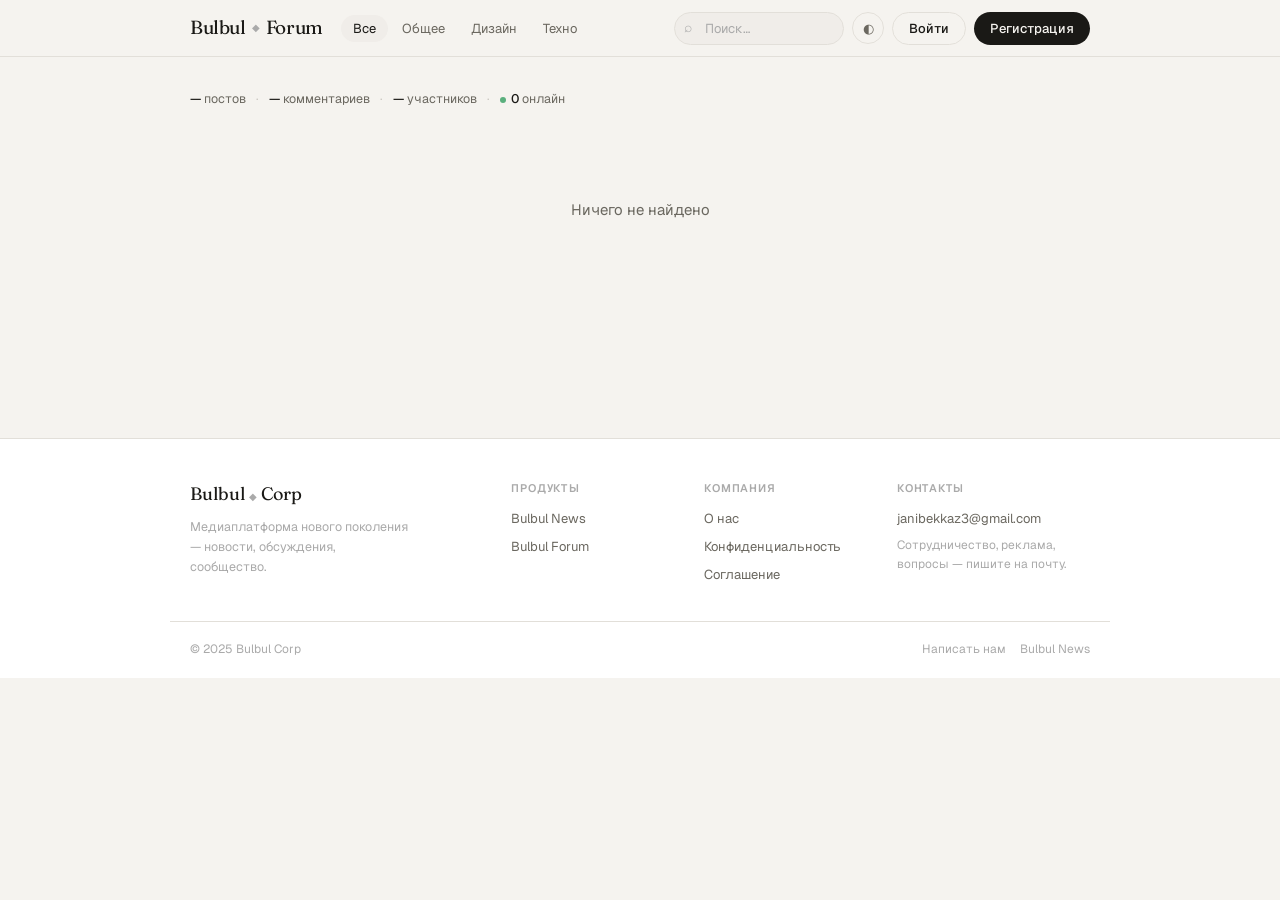
==== commit c7845a91: "email" ====
--- a/frontend/index.html
+++ b/frontend/index.html
@@ -185,6 +185,8 @@
           <div class="emoji-picker-grid" id="emojiPickerGrid"></div>
         </div>
         <form class="chat-input-row" onsubmit="sendMessage(event)">
+          <button type="button" class="chat-photo-btn" onclick="triggerChatPhoto()" title="Фото">📎</button>
+<input type="file" id="chatPhotoInput" accept="image/*" style="display:none" onchange="handleChatPhoto(this)">
           <button type="button" class="emoji-trigger-btn" onclick="toggleEmojiPicker()">😊</button>
           <input class="input" id="chatInput" placeholder="Напишите сообщение…" autocomplete="off"/>
           <button class="chat-send-btn" type="submit">
@@ -419,7 +421,7 @@
     </div>
     <div class="footer-forum-links">
       <div style="font-size:11px;font-weight:600;letter-spacing:.07em;text-transform:uppercase;color:var(--muted);margin-bottom:10px">Контакты</div>
-      <a href="/cdn-cgi/l/email-protection#97fdf6f9fef5f2fcfcf6eda4d7f0faf6fefbb9f4f8fa" style="display:block;font-size:13px;color:var(--text2);text-decoration:none;margin-bottom:7px"><span class="__cf_email__" data-cfemail="81ebe0efe8e3e4eaeae0fbb2c1e6ece0e8edafe2eeec">[email&#160;protected]</span></a>
+      <a href="/cdn-cgi/l/email-protection#97fdf6f9fef5f2fcfcf6eda4d7f0faf6fefbb9f4f8fa" style="display:block;font-size:13px;color:var(--text2);text-decoration:none;margin-bottom:7px"><span class="__cf_email__" data-cfemail="81ebe0efe8e3e4eaeae0fbb2c1e6ece0e8edafe2eeec">janibekkaz3@gmail.com</span></a>
       <p style="font-size:12px;color:var(--muted);line-height:1.55">Сотрудничество, реклама, вопросы — пишите на почту.</p>
     </div>
   </div>
--- a/frontend/style.css
+++ b/frontend/style.css
@@ -234,7 +234,7 @@
 .input:focus,.textarea:focus{border-color:var(--border-hi);background:var(--surface)}
 .textarea{resize:vertical;min-height:90px;line-height:1.55}
 select.input option{background:var(--surface)}
-.btn-submit{background:var(--text);color:var(--bg);border:none;font-family:var(--font-body);font-size:14px;font-weight:500;padding:11px 24px;border-radius:var(--r);cursor:pointer;transition:opacity .15s,transform .1s;align-self:flex-start}
+.btn-submit{background:var(--text);color:var(--bg);border:none;font-family:var(--font-body);font-size:14px;font-weight:500;padding:11px 24px;border-radius:var(--r);cursor:pointer;transition:opacity .15s,transform .1s;align-self: stretch;}
 .btn-submit:hover{opacity:.85}
 .btn-submit:active{transform:scale(.98)}
 .form-group{display:flex;flex-direction:column;gap:6px;margin-bottom:16px}
@@ -452,6 +452,7 @@
   .msg-act-panel{top:-38px}
   .user-dropdown{right:-8px;min-width:175px}
   .section-title{font-size:22px}
+  .btn-submit { width: 100%; }
 }
 
 /* ─── MOBILE BOTTOM NAV ──────────────────────────────────────── */
@@ -659,14 +660,15 @@
 .chat-row-me { flex-direction: row-reverse; }
 .chat-row-other { flex-direction: row; }
 .chat-msg-avatar {
-  width: 28px; height: 28px;
+  width: 30px; height: 30px;
   border-radius: 50%;
   background: var(--surface);
   border: 1px solid var(--border);
   display: flex; align-items: center; justify-content: center;
-  font-size: 11px; font-weight: 500;
+  font-size: 12px; font-weight: 600;
   overflow: hidden;
   flex-shrink: 0;
+  align-self: flex-end;
 }
 .chat-msg-avatar img { width: 100%; height: 100%; object-fit: cover; }
 .chat-msg-body { display: flex; flex-direction: column; max-width: 68%; }
@@ -676,30 +678,40 @@
 .chat-bubble {
   padding: 10px 14px;
   font-size: 14px;
-  line-height: 1.5;
+  line-height: 1.55;
   word-break: break-word;
   border-radius: 18px;
   position: relative;
+  transition: opacity .12s;
 }
 .chat-bubble-me {
-  background: var(--cat-general);
-  color: #0c0c0c;
+  background: linear-gradient(135deg, #9bb5c8 0%, #7da8c8 100%);
+  color: #0a0a0b;
   border-radius: 18px 18px 4px 18px;
+  box-shadow: 0 2px 8px rgba(125,168,200,.25);
 }
 .chat-bubble-other {
   background: var(--surface);
   border: 1px solid var(--border);
   color: var(--text);
   border-radius: 18px 18px 18px 4px;
+  box-shadow: 0 1px 4px rgba(0,0,0,.07);
+}
+[data-theme="light"] .chat-bubble-other {
+  background: #fff;
+  box-shadow: 0 1px 6px rgba(0,0,0,.09);
 }
 .chat-time {
-  font-size: 11px;
+  font-size: 10.5px;
   color: var(--muted);
   margin-top: 3px;
-  padding: 0 2px;
-}
-.read-receipt { font-size: 11px; color: rgba(0,0,0,.4); margin-left: 4px; }
-.read-receipt.read { color: rgba(0,0,0,.6); }
+  padding: 0 3px;
+  display: flex;
+  align-items: center;
+  gap: 2px;
+}
+.read-receipt { font-size: 11px; color: rgba(0,0,0,.4); margin-left: 2px; }
+.read-receipt.read { color: rgba(0,0,0,.55); }
 
 .chat-reactions {
   display: flex;
@@ -727,7 +739,7 @@
 .chat-date-sep {
   text-align: center;
   position: relative;
-  margin: 10px 0;
+  margin: 14px 0;
 }
 .chat-date-sep::before {
   content: '';
@@ -739,9 +751,11 @@
 .chat-date-sep span {
   position: relative;
   background: var(--bg);
-  padding: 0 10px;
+  padding: 0 12px;
   font-size: 11px;
   color: var(--muted);
+  font-weight: 500;
+  letter-spacing: .03em;
 }
 
 /* Action panel on hover */
@@ -794,18 +808,33 @@
 .chat-send-btn {
   width: 42px; height: 42px;
   border-radius: 50%;
-  background: var(--cat-general);
+  background: linear-gradient(135deg, #9bb5c8 0%, #7da8c8 100%);
   border: none;
-  color: #0c0c0c;
+  color: #0a0a0b;
   cursor: pointer;
   display: flex; align-items: center; justify-content: center;
   font-size: 16px;
   flex-shrink: 0;
-  transition: opacity .15s, transform .1s;
+  transition: opacity .15s, transform .1s, box-shadow .15s;
+  box-shadow: 0 2px 10px rgba(125,168,200,.35);
   -webkit-tap-highlight-color: transparent;
 }
-.chat-send-btn:hover { opacity: .88; }
-.chat-send-btn:active { transform: scale(.93); }
+.chat-send-btn:hover { opacity: .9; box-shadow: 0 4px 16px rgba(125,168,200,.5); }
+.chat-send-btn:active { transform: scale(.92); }
+.chat-photo-btn {
+  width: 38px; height: 38px;
+  border-radius: 50%;
+  background: none;
+  border: 1px solid var(--border);
+  color: var(--muted);
+  cursor: pointer;
+  display: flex; align-items: center; justify-content: center;
+  font-size: 18px;
+  flex-shrink: 0;
+  transition: all .15s;
+  -webkit-tap-highlight-color: transparent;
+}
+.chat-photo-btn:hover { border-color: var(--border-hi); color: var(--text); background: var(--accent-lo); }
 .emoji-trigger-btn {
   width: 38px; height: 38px;
   border-radius: 50%;
@@ -817,6 +846,7 @@
   font-size: 18px;
   flex-shrink: 0;
   transition: all .15s;
+
 }
 .emoji-trigger-btn:hover { border-color: var(--border-hi); color: var(--text); }
 
@@ -1083,41 +1113,73 @@
 /* Quick react panel (tap/click to show) */
 .msg-quick-react {
   position: absolute;
+  bottom: calc(100% + 6px);
   background: var(--surface);
   border: 1px solid var(--border);
-  border-radius: 24px;
-  padding: 6px 10px;
-  display: flex;
-  gap: 4px;
-  align-items: center;
-  box-shadow: 0 4px 20px rgba(0,0,0,.25);
-  z-index: 100;
+  border-radius: 16px;
+  box-shadow: 0 8px 32px rgba(0,0,0,.28), 0 2px 8px rgba(0,0,0,.12);
+  z-index: 200;
   opacity: 0;
   pointer-events: none;
-  transform: translateY(4px) scale(.95);
-  transition: opacity .15s, transform .15s;
+  transform: translateY(6px) scale(.94);
+  transition: opacity .18s cubic-bezier(.4,0,.2,1), transform .18s cubic-bezier(.4,0,.2,1);
   white-space: nowrap;
+  overflow: hidden;
+  min-width: 200px;
 }
 .msg-quick-react.visible {
   opacity: 1;
   pointer-events: all;
   transform: translateY(0) scale(1);
 }
-.chat-row-me .msg-quick-react { right: 36px; bottom: calc(100% + 4px); }
-.chat-row-other .msg-quick-react { left: 36px; bottom: calc(100% + 4px); }
+.chat-row-me .msg-quick-react { right: 36px; }
+.chat-row-other .msg-quick-react { left: 36px; }
+
+/* Emoji strip */
+.qr-emojis {
+  display: flex;
+  gap: 2px;
+  padding: 8px 10px 6px;
+  border-bottom: 1px solid var(--border);
+}
 .qr-btn {
   background: none;
   border: none;
-  font-size: 20px;
+  font-size: 21px;
   cursor: pointer;
-  padding: 3px 2px;
+  padding: 3px 4px;
   border-radius: 8px;
-  transition: transform .1s, background .1s;
+  transition: transform .12s, background .1s;
   -webkit-tap-highlight-color: transparent;
   line-height: 1;
 }
-.qr-btn:hover, .qr-btn:active { background: var(--accent-lo); transform: scale(1.2); }
-.qr-btn.qr-del { font-size: 16px; opacity: .6; }
+.qr-btn:hover, .qr-btn:active { background: var(--accent-lo); transform: scale(1.25); }
+
+/* Action buttons row */
+.qr-actions {
+  display: flex;
+  flex-direction: column;
+  padding: 4px 0;
+}
+.qr-action-btn {
+  display: flex;
+  align-items: center;
+  gap: 8px;
+  background: none;
+  border: none;
+  padding: 8px 14px;
+  font-size: 13px;
+  color: var(--text);
+  cursor: pointer;
+  font-family: var(--font-body);
+  text-align: left;
+  transition: background .1s;
+  -webkit-tap-highlight-color: transparent;
+}
+.qr-action-btn:hover { background: var(--accent-lo); }
+.qr-action-btn svg { flex-shrink: 0; opacity: .7; }
+.qr-del-btn { color: #e05a5a !important; }
+.qr-del-btn svg { opacity: .85; }
 
 /* Reply bar */
 .reply-bar {
@@ -1163,19 +1225,94 @@
 
 /* Reply preview inside bubble */
 .chat-reply-preview {
-  background: rgba(155,181,200,.12);
-  border-left: 3px solid var(--cat-general);
-  border-radius: 4px;
-  padding: 5px 8px;
+  display: flex;
+  align-items: stretch;
+  gap: 0;
   margin-bottom: 6px;
+  border-radius: 8px;
+  overflow: hidden;
+  background: rgba(0,0,0,.06);
+  max-width: 100%;
+}
+.chat-bubble-me .chat-reply-preview { background: rgba(0,0,0,.12); }
+.chat-reply-line {
+  width: 3px;
+  flex-shrink: 0;
+  background: var(--cat-general);
+}
+.chat-reply-content {
   display: flex;
   flex-direction: column;
   gap: 1px;
+  padding: 5px 8px;
+  min-width: 0;
 }
 .chat-reply-name { font-size: 11px; font-weight: 600; color: var(--cat-general); }
-.chat-reply-text { font-size: 12px; color: var(--muted); overflow: hidden; text-overflow: ellipsis; white-space: nowrap; }
-
-/* Reaction chip update */
+.chat-reply-text {
+  font-size: 12px;
+  color: var(--muted);
+  overflow: hidden;
+  text-overflow: ellipsis;
+  white-space: nowrap;
+}
+
+/* Image in message bubble */
+.chat-msg-image-wrap {
+  margin: -2px -4px 6px;
+  border-radius: 12px;
+  overflow: hidden;
+  max-width: 280px;
+}
+.chat-msg-image {
+  display: block;
+  width: 100%;
+  max-width: 280px;
+  max-height: 320px;
+  object-fit: cover;
+  cursor: zoom-in;
+  border-radius: 12px;
+  transition: opacity .15s;
+}
+.chat-msg-image:hover { opacity: .92; }
+.chat-bubble.has-image { padding: 6px 8px; }
+.chat-bubble-text { display: block; }
+.msg-deleted { opacity: .5; font-style: italic; font-size: 13px; }
+.msg-pin-icon { font-size: 11px; opacity: .6; margin-right: 4px; }
+
+/* Pinned message row highlight */
+.chat-row-pinned .chat-bubble-me { box-shadow: 0 0 0 2px rgba(155,181,200,.5); }
+.chat-row-pinned .chat-bubble-other { box-shadow: 0 0 0 2px rgba(155,181,200,.35); }
+
+/* Image preview bar above input */
+.chat-img-preview-bar {
+  border-top: 1px solid var(--border);
+  padding: 8px 0 6px;
+}
+.chat-img-preview-inner {
+  display: flex;
+  align-items: center;
+  gap: 10px;
+}
+.chat-img-preview-thumb {
+  width: 52px;
+  height: 52px;
+  object-fit: cover;
+  border-radius: 8px;
+  border: 1px solid var(--border);
+  cursor: zoom-in;
+  flex-shrink: 0;
+}
+.chat-img-preview-name {
+  font-size: 12px;
+  color: var(--muted);
+  overflow: hidden;
+  text-overflow: ellipsis;
+  white-space: nowrap;
+  flex: 1;
+  min-width: 0;
+}
+
+/* Reaction chip */
 .reaction-chip {
   background: var(--surface);
   border: 1px solid var(--border);
@@ -1198,11 +1335,11 @@
 
 /* Read receipt */
 .read-receipt { font-size: 10.5px; opacity: .5; margin-left: 3px; }
-.read-receipt.read { opacity: .8; color: #4caf7d; }
-
-/* Chat rows - clickable */
+.read-receipt.read { opacity: .85; color: #4caf7d; }
+
+/* Chat rows — clickable */
 .chat-row { cursor: pointer; position: relative; }
-.chat-row:active .chat-bubble { opacity: .85; }
+.chat-row:active .chat-bubble { opacity: .82; }
 
 /* Group avatar in conv list */
 .conv-avatar-group {
@@ -1212,12 +1349,15 @@
   font-size: 16px;
 }
 
-/* Mobile: always show quick react on tap */
+/* Mobile adjustments */
 @media(max-width:640px){
-  .msg-quick-react { font-size: 22px; padding: 8px 12px; gap: 6px; }
-  .qr-btn { font-size: 22px; padding: 4px; }
+  .msg-quick-react { min-width: 180px; }
+  .qr-btn { font-size: 20px; }
+  .qr-emojis { padding: 8px; }
   .chat-row-me .msg-quick-react { right: 0; }
   .chat-row-other .msg-quick-react { left: 0; }
+  .chat-msg-image { max-width: 220px; max-height: 260px; }
+  .chat-msg-image-wrap { max-width: 220px; }
 }
 
 /* ═══════════════════════════════════════════════════════════════
@@ -1293,7 +1433,10 @@
 
   /* Chat */
   .chat-header { padding: 10px 0 10px; }
-  .chat-window { height: calc(100svh - 190px) !important; max-height: none; }
+  .chat-window { height: calc(100svh - 185px) !important; max-height: none; }
+  /* Скрыть footer в чате на мобиле */
+  .view-messages .site-footer-forum,
+  .view-chat .site-footer-forum { display: none !important; }
   .chat-bubble { font-size: 14px; padding: 10px 13px; max-width: 78vw; }
   .chat-msg-body { max-width: 82vw; }
   .chat-input-wrap { padding-top: 8px; }
@@ -1308,7 +1451,7 @@
 
   /* Modals */
   .modal { border-radius: 20px 20px 0 0 !important; max-height: 92svh; 
-           padding: 20px 16px calc(20px + env(safe-area-inset-bottom)) !important; }
+         padding: 20px 16px calc(80px + env(safe-area-inset-bottom)) !important; }
 
   /* Profile */
   .profile-stats { flex-wrap: wrap; gap: 12px; }
@@ -1324,4 +1467,8 @@
   .post-title { font-size: 15px; }
   .action-btn { padding: 7px 10px; font-size: 12px; }
   .card-like-btn { padding: 4px 9px; font-size: 12px; }
+}
+
+@media(max-width:640px) {
+  .site-footer-forum { display: none; }
 }
